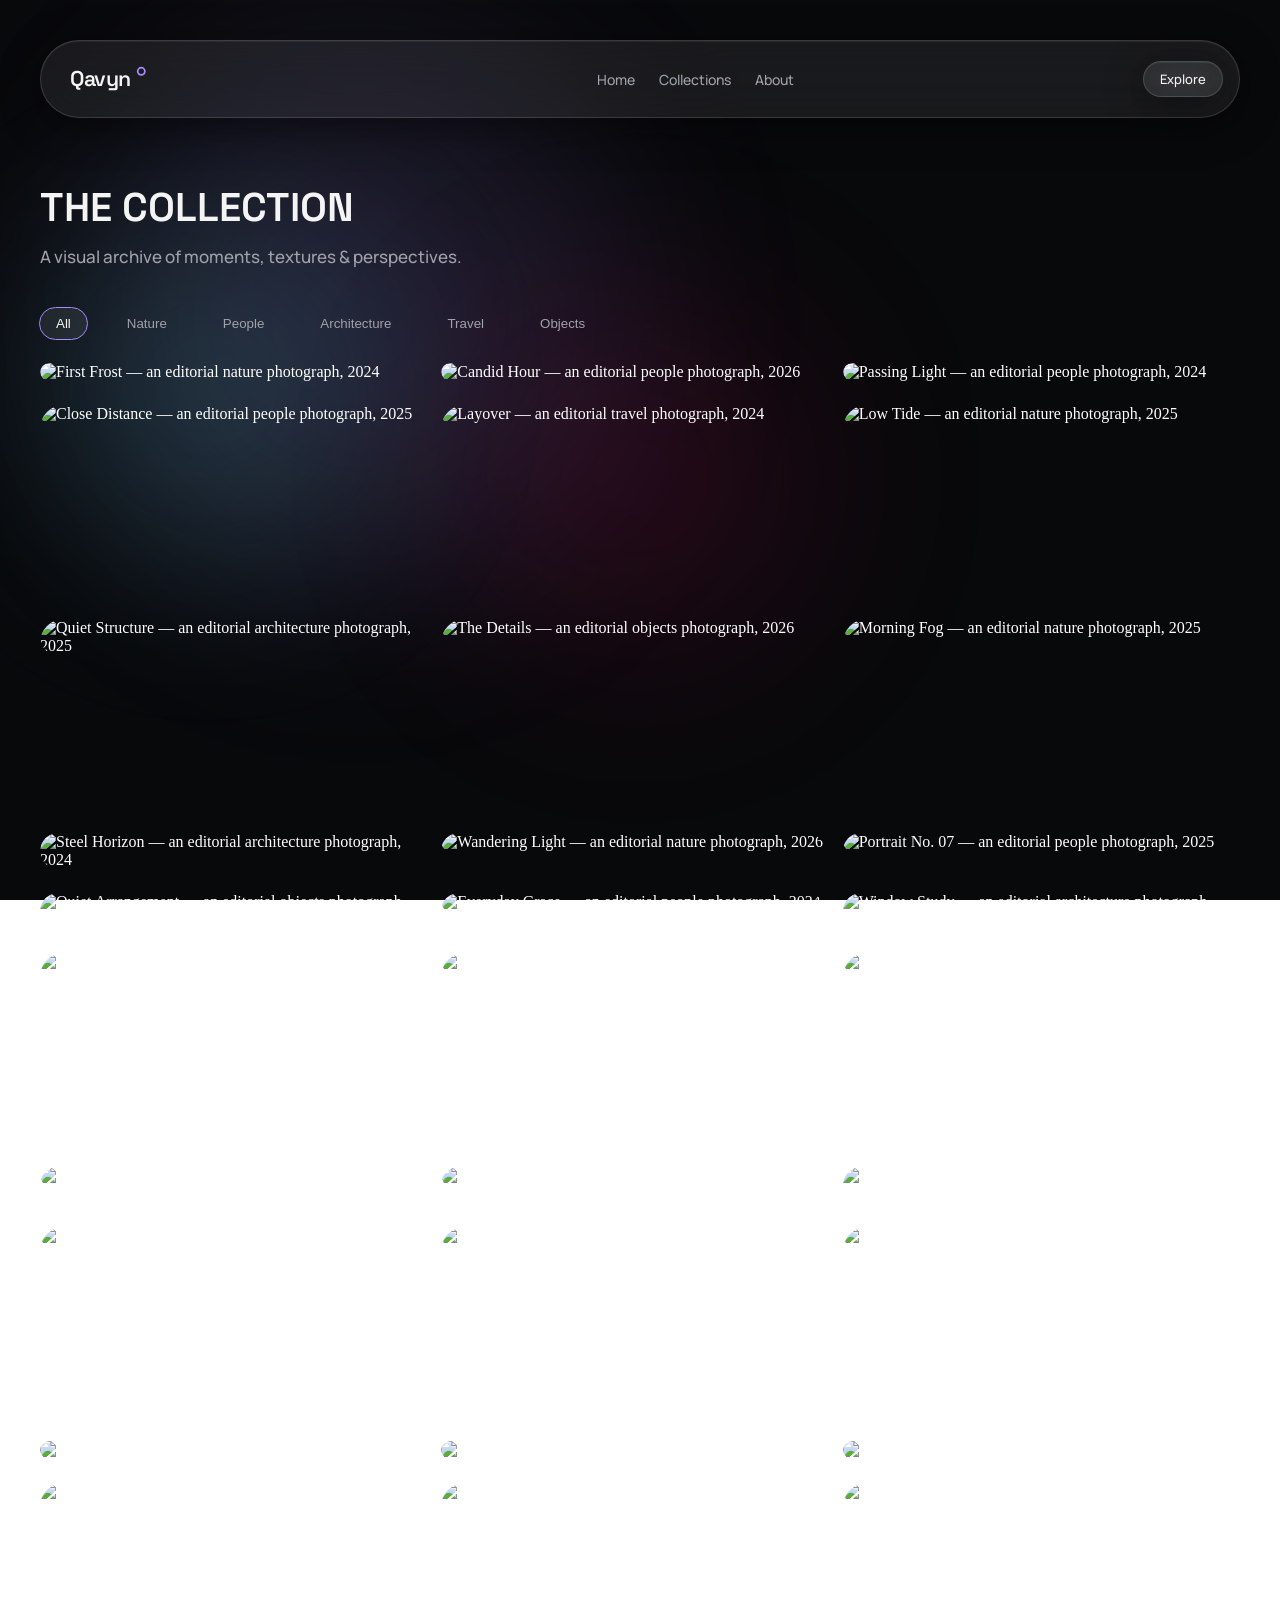
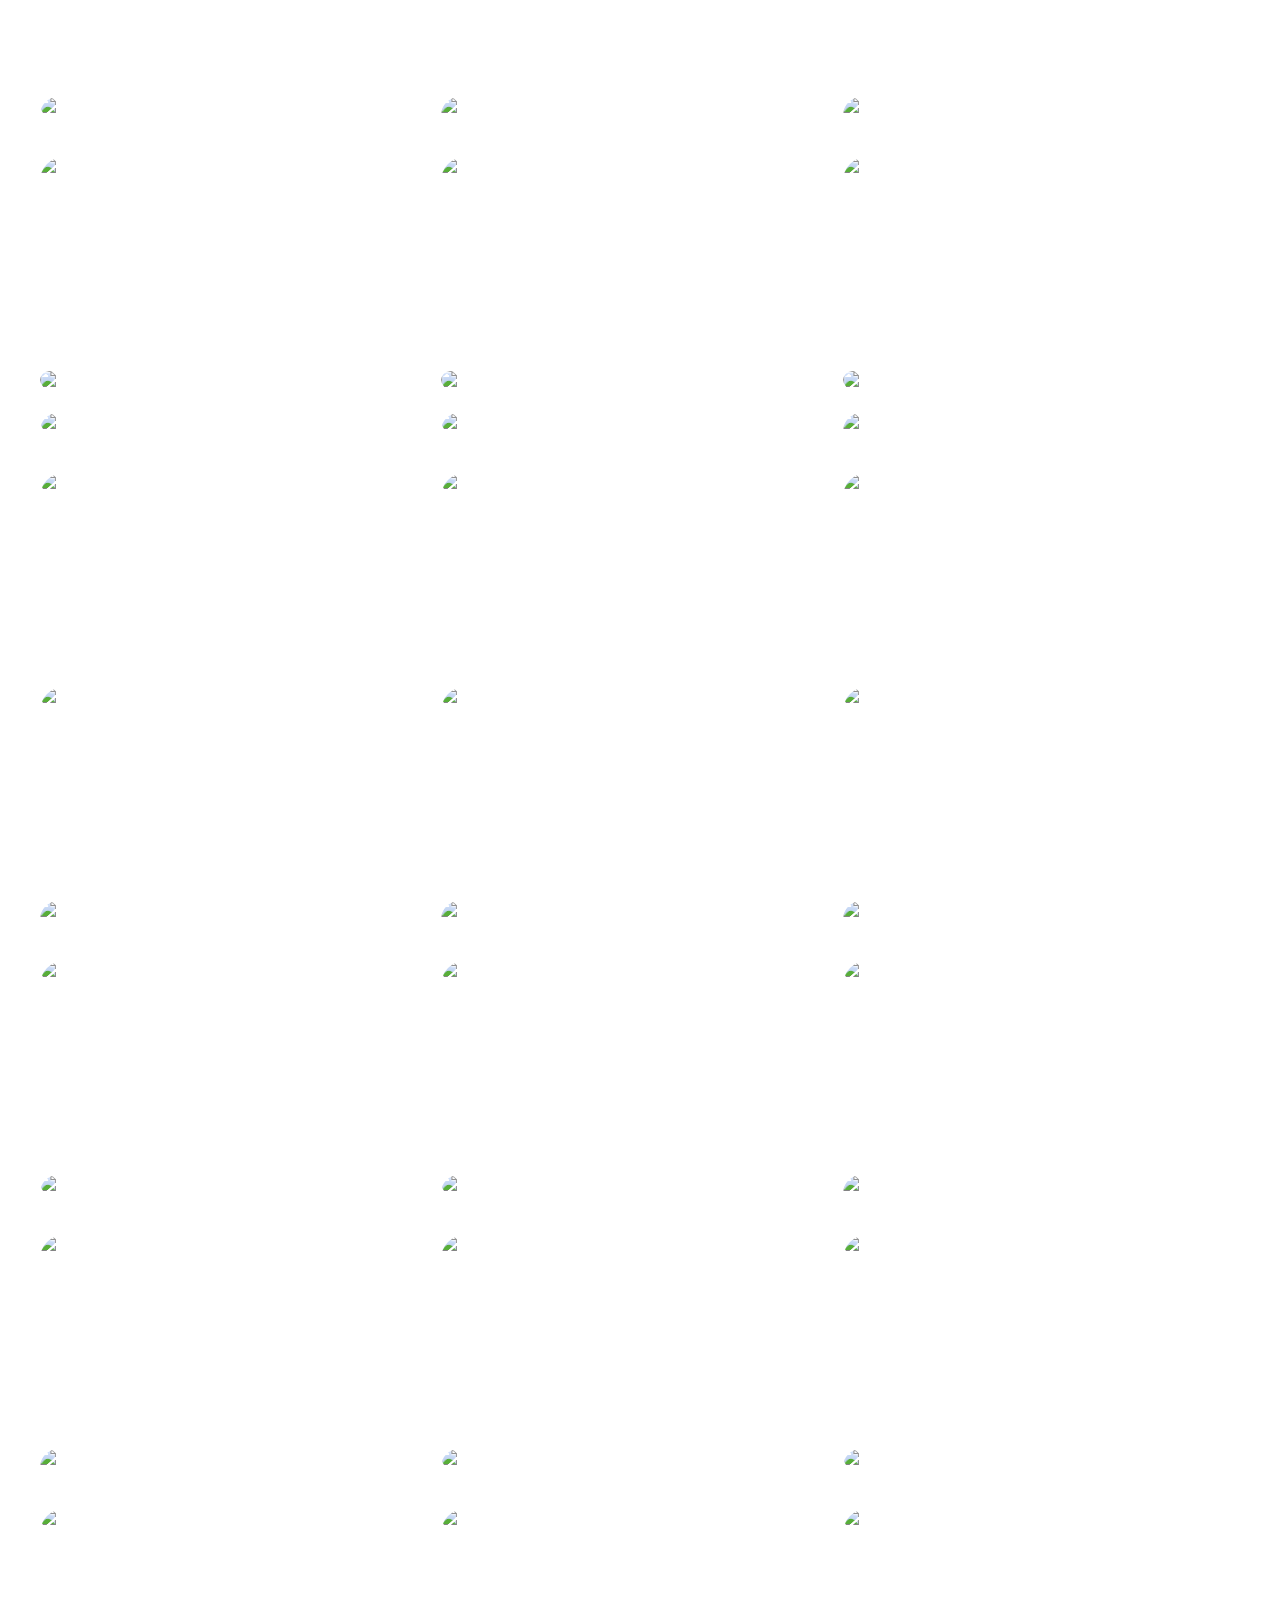
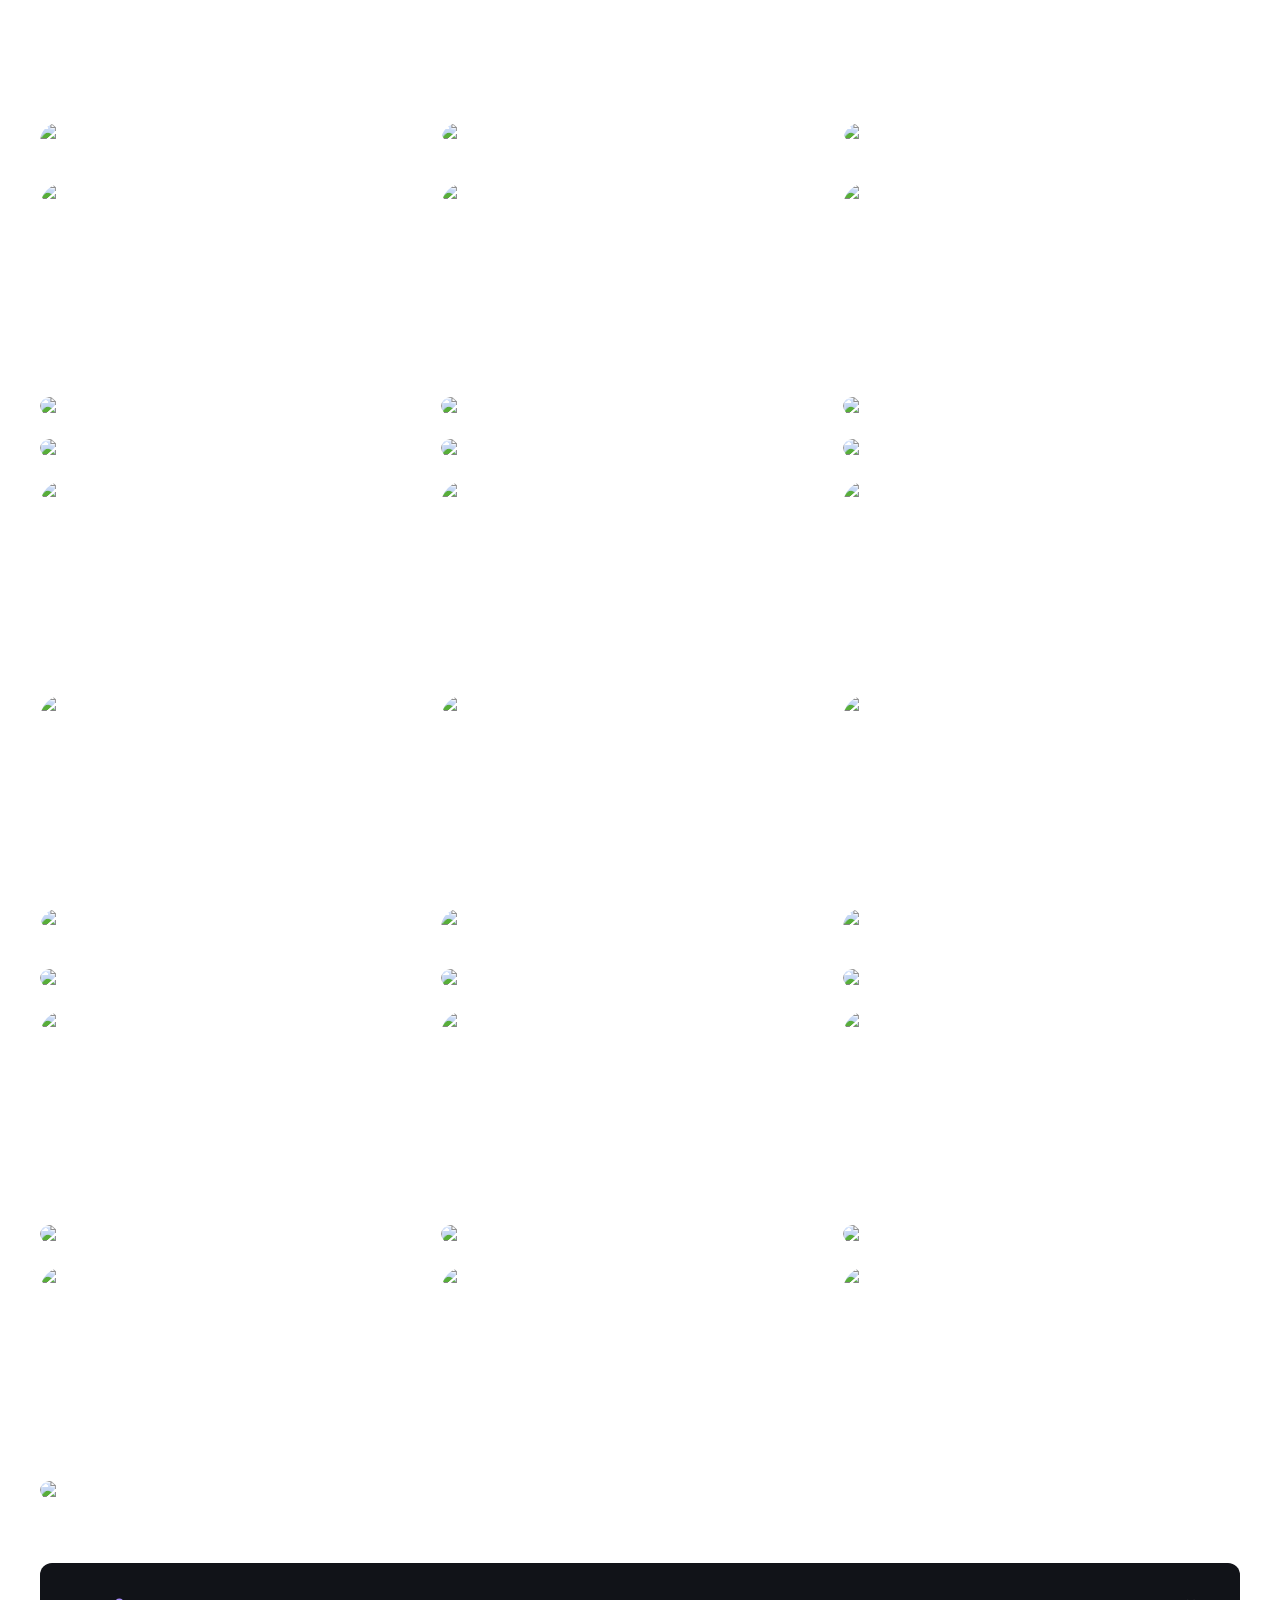
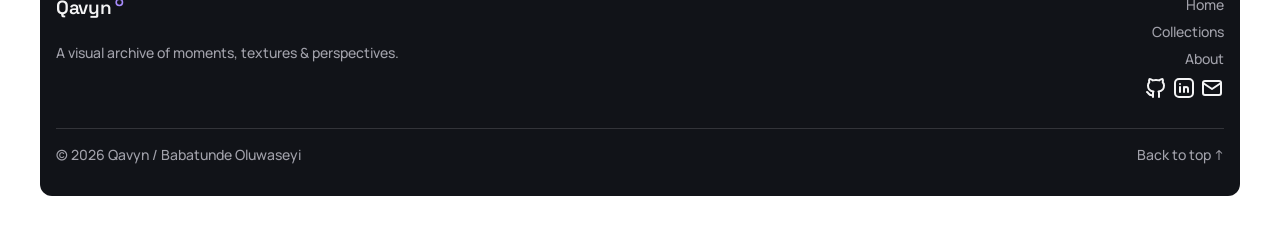
==== gallery.html @ 1026701b "Updated gallery page & functional filters" ====
<!doctype html>
<html lang="en">
  <head>
    <meta charset="UTF-8" />
    <meta name="viewport" content="width=device-width, initial-scale=1.0" />
    <title>GALLERY</title>

    <!-- FONT LINK -->
    <link rel="preconnect" href="https://fonts.googleapis.com" />
    <link rel="preconnect" href="https://fonts.gstatic.com" crossorigin />
    <link
      href="https://fonts.googleapis.com/css2?family=Manrope:wght@200..800&family=Space+Grotesk:wght@300..700&display=swap"
      rel="stylesheet"
    />

    <!-- ICON LINK -->
    <link rel="icon" type="image/svg+xml" href="assets/qavyn-icon.svg" />
    <link rel="alternate icon" href="assets/favicon.ico" />
    <link rel="apple-touch-icon" href="assets/apple-touch-icon.png" />

    <!-- STYLE LINK -->
    <link rel="stylesheet" href="styles/gallery.css" />
  </head>
  <body>
    <div class="ambient-backdrop" aria-hidden="true">
      <span class="bloom bloom--violet-1"></span>
      <span class="bloom bloom--violet-2"></span>
      <span class="bloom bloom--blue"></span>
    </div>

    <header>
      <nav class="glass-fill">
        <div>
          <svg
            width="190"
            height="40"
            viewBox="0 0 230 56"
            xmlns="http://www.w3.org/2000/svg"
            role="img"
            aria-label="Qavyn"
          >
            <text
              x="0"
              y="41"
              font-family="'Space Grotesk', sans-serif"
              font-weight="600"
              font-size="30"
              letter-spacing="-0.5"
              fill="#F4F4F5"
            >
              Qavyn
            </text>
            <circle
              cx="100"
              cy="20"
              r="5"
              fill="none"
              stroke="#A78BFA"
              stroke-width="2.5"
            />
          </svg>
        </div>

        <div class="nav-link-container">
          <a class="nav-link" href="/">Home</a>
          <a class="nav-link" href="/#collection-section">Collections</a>
          <a class="nav-link" href="/#about-section">About</a>
        </div>

        <div class="glass-fill explore-container">
          <a class="explore" href="#gallery">Explore</a>
        </div>
      </nav>

      <div id="gallery-heading-container">
        <h2 class="gallery-heading slow-reveal">THE COLLECTION</h2>
        <p
          class="gallery-heading-supporting-line slow-reveal"
          style="animation-delay: 0.5s"
        >
          A visual archive of moments, textures & perspectives.
        </p>
      </div>
    </header>

    <main>
      <section id="gallery">
        <div
          class="gallery-filter-container js-gallery-filter-container slow-reveal"
          style="animation-delay: 1s"
        >
          <div class="gallery-filter">
            <button class="filter-button js-filter-button active">All</button>
          </div>
          <div class="gallery-filter">
            <button class="filter-button js-filter-button">Nature</button>
          </div>
          <div class="gallery-filter">
            <button class="filter-button js-filter-button">People</button>
          </div>
          <div class="gallery-filter">
            <button class="filter-button js-filter-button">Architecture</button>
          </div>
          <div class="gallery-filter">
            <button class="filter-button js-filter-button">Travel</button>
          </div>
          <div class="gallery-filter">
            <button class="filter-button js-filter-button">Objects</button>
          </div>
        </div>

        <div class="gallery-grid js-gallery-grid"></div>
      </section>
    </main>

    <footer class="slow-reveal" style="animation-delay: 1.5s">
      <div class="footer-heading">
        <div class="footer-heading-left">
          <svg
            width="190"
            height="40"
            viewBox="0 0 300 56"
            xmlns="http://www.w3.org/2000/svg"
            role="img"
            aria-label="Qavyn"
          >
            <text
              x="0"
              y="27"
              font-family="'Space Grotesk', sans-serif"
              font-weight="600"
              font-size="30"
              letter-spacing="-0.5"
              fill="#F4F4F5"
            >
              Qavyn
            </text>
            <circle
              cx="100"
              cy="8"
              r="5"
              fill="none"
              stroke="#A78BFA"
              stroke-width="2.5"
            />
          </svg>
          <p class="footer-supporting-line">
            A visual archive of moments, textures & perspectives.
          </p>
        </div>
        <div class="footer-heading-right">
          <a class="nav-link" href="/">Home</a>
          <a class="nav-link" href="/#collection-section">Collections</a>
          <a class="nav-link" href="/#about-section">About</a>
          <div class="social-link-container">
            <a
              href="https://github.com/babatundeseyi"
              class="social-link"
              target="_blank"
            >
              <svg
                width="24"
                height="24"
                viewBox="0 0 24 24"
                fill="none"
                stroke="currentColor"
                stroke-width="2"
                stroke-linecap="round"
                stroke-linejoin="round"
              >
                <path
                  d="M9 19c-4.3 1.4 -4.3 -2.5 -6 -3m12 5v-3.5c0 -1 .1 -1.4 -.5 -2c2.8 -.3 5.5 -1.4 5.5 -6a4.6 4.6 0 0 0 -1.3 -3.2a4.2 4.2 0 0 0 -.1 -3.2s-1.1 -.3 -3.5 1.3a12.3 12.3 0 0 0 -6.2 0c-2.4 -1.6 -3.5 -1.3 -3.5 -1.3a4.2 4.2 0 0 0 -.1 3.2a4.6 4.6 0 0 0 -1.3 3.2c0 4.6 2.7 5.7 5.5 6c-.6 .6 -.6 1.2 -.5 2v3.5"
                />
              </svg>
            </a>

            <a
              href="https://www.linkedin.com/in/oluwaseyibabatunde"
              class="social-link"
              target="_blank"
            >
              <svg
                width="24"
                height="24"
                viewBox="0 0 24 24"
                fill="none"
                stroke="currentColor"
                stroke-width="2"
                stroke-linecap="round"
                stroke-linejoin="round"
              >
                <path d="M8 11v5" />
                <path d="M8 8v.01" />
                <path d="M12 16v-5" />
                <path d="M16 16v-3a2 2 0 1 0 -4 0" />
                <path
                  d="M3 7a4 4 0 0 1 4 -4h10a4 4 0 0 1 4 4v10a4 4 0 0 1 -4 4h-10a4 4 0 0 1 -4 -4l0 -10"
                />
              </svg>
            </a>

            <a
              href="mailto:oluwaseyibabatunde208@gmail.com"
              class="social-link"
            >
              <svg
                width="24"
                height="24"
                viewBox="0 0 24 24"
                fill="none"
                stroke="currentColor"
                stroke-width="2"
                stroke-linecap="round"
                stroke-linejoin="round"
              >
                <path
                  d="M3 7a2 2 0 0 1 2 -2h14a2 2 0 0 1 2 2v10a2 2 0 0 1 -2 2h-14a2 2 0 0 1 -2 -2v-10"
                />
                <path d="M3 7l9 6l9 -6" />
              </svg>
            </a>
          </div>
        </div>
      </div>

      <div class="footer-end">
        <div class="bottom-line">&copy; 2026 Qavyn / Babatunde Oluwaseyi</div>
        <div class="bounce">
          <a class="nav-link" href="#">Back to top ↑</a>
        </div>
      </div>
    </footer>
  </body>

  <script type="module" src="scripts/gallery.js"></script>
</html>
---- styles/gallery.css ----
/* UNIVERSAL STYLING */
* {
    margin: 0;
    padding: 0;
    box-sizing: border-box;
}

html{
    scroll-behavior: smooth;
}

/* STYLE ROOT VARIABLES */
:root {

    /* COLORS */
    --BG-PRIMARY: #08090B;
    --BG-SECONDARY: #111318;
    --GLASS-SURFACE: rgba(255,255,255,0.07);
    --GLASS-SURFACE-HOVER: rgba(255,255,255,0.11);
    --GLASS-BORDER: rgba(255,255,255,0.14);
    --GLASS-BORDER-HOVER: rgba(255,255,255,0.22);
    --TEXT-PRIMARY: #F4F4F5;
    --TEXT-SECONDARY: #A1A1AA;
    --ACCENT: #A78BFA;
    --HIGHLIGHT: #67E8F9;
    --SCRIM-LIGHTBOX: rgba(4,5,7,0.92);
    --SCRIM-CARD: linear-gradient(180deg, rgba(8,9,11,0) 45%, rgba(8,9,11,0.82) 100%);

    /* FONTS */
    --SPACE-GROTESK: "Space Grotesk", sans-serif;
    --MANROPE: "Manrope", sans-serif;

    /* RADIUS */
    --RADIUS-SM: 12px;
    --RADIUS-MD: 18px;
    --RADIUS-LG: 24px;
    --RADIUS-PILL: 999px;
    --RADIUS-CIRCLE: 50%;
}

/* GENERAL STYLES */

body {
    background-color: transparent;
    padding: 40px;
    color: white;
}

a {
    text-decoration: none;
}

img {
    display: block;
}

.glass-fill {
    background-color: var(--GLASS-SURFACE);
    box-shadow: 
    0 8px 40px rgba(0,0,0,0.45) /* OUTER SHADOW */,
    inset 0 1px 0 0 rgba(255,255,255,0.06) /* INNER HIGHLIGHT */;
    backdrop-filter: blur(20px);
    border: 1px var(--GLASS-BORDER) solid;
}

/* BACKGROUND STYLES */

.ambient-backdrop {
  position: fixed;
  inset: 0;
  z-index: -1;
  background: #08090B; /* Obsidian - your existing primary background */
  overflow: hidden;
  pointer-events: none; /* never intercepts clicks on real content */
  contain: paint;       /* scopes repaint cost to this layer, see §5 */
}

.bloom {
  position: absolute;
  border-radius: 50%;
  filter: blur(90px);
  will-change: transform;
}

.bloom--violet-1 {
  width: 640px;
  height: 640px;
  top: 0;
  left: 3%;
  opacity: 0.2;
  background: radial-gradient(circle, #A78BFA 0%, transparent 90%);
  animation: drift-1 5s ease-in-out infinite alternate;
}

.bloom--violet-2 {
  width: 520px;
  height: 520px;
  bottom: 18%;
  right: 30%;
  opacity: 0.2;
  background: radial-gradient(circle, #d40e61 0%, transparent 70%);
  animation: drift-2 5s ease-in-out infinite alternate;
  animation-delay: -18s; /* starts partway into its cycle, out of sync with bloom-1 */
}

.bloom--blue {
  width: 420px;
  height: 420px;
  top: 20%;
  left: 0;
  opacity: 0.2; /* Cool Blue: "extremely sparingly" per your palette */
  background: radial-gradient(circle, #67E8F9 0%, transparent 90%);
  animation: drift-3 7s ease-in-out infinite alternate;
  animation-delay: 0.5s;
}

@keyframes drift-1 {
  from { transform: translate(0, 0) scale(1); }
  to   { transform: translate(80%, 90%) scale(1.15); }
}

@keyframes drift-2 {
  from { transform: translate(0, 0) scale(1); }
  to   { transform: translate(50%, -30%) scale(1.12); }
}

@keyframes drift-3 {
  from { transform: translate(0, 0) scale(1); }
  to   { transform: translate(90%, 50%) scale(1.18); }
}

@media (prefers-reduced-motion: reduce) {
  .bloom {
    animation: none;
  }
}

/* HEADER STYLES */

header {
    position: relative;
    display: flex;
    flex-direction: column;
    gap: 64px;  
}

nav {
    display: flex;
    align-items: center;
    justify-content: space-between;
    padding: 16px;
    border-radius: var(--RADIUS-PILL);
    position: sticky;
    top: 24px;
    z-index: 100;
}

.noir-frame {
    font-family: var(--SPACE-GROTESK);
    font-size: 17px;
    font-weight: 600;
    color: var(--TEXT-PRIMARY);
}

.nav-link-container {
    display: flex;
    align-items: center;
    justify-content: space-between;
    gap: 24px;
}

.nav-link {
    font-family: var(--MANROPE);
    font-size: 14px;
    font-weight: 500;
    color: var(--TEXT-SECONDARY);
}

.nav-link:hover {
    color: var(--TEXT-PRIMARY);
    text-decoration: underline 2px var(--ACCENT);
    text-underline-offset: 8px;
}

.explore-container {
    padding: 8px 16px;
    border-radius: var(--RADIUS-PILL);
}

.explore-container:hover{
    background-color: var(--GLASS-SURFACE-HOVER);
    border: 1px var(--GLASS-BORDER-HOVER) solid;
    transform: scale(1.1);
    transition: all 150ms ease-in-out;
}

.explore {
    font-family: var(--MANROPE);
    font-size: 13px;
    font-weight: 500;
    color: var(--TEXT-PRIMARY);
}

#gallery-heading-container {
    display: flex;
    flex-direction: column;
    gap: 12px;
    max-width: 70vw;
}

.gallery-heading {
    font-family: var(--SPACE-GROTESK);
    font-size: 40px;
    font-weight: 600;
    color: var(--TEXT-PRIMARY);
}

.gallery-heading-supporting-line {
    font-family: var(--MANROPE);
    font-size: 17px;
    font-weight: 500;
    color: var(--TEXT-SECONDARY);
    max-width: 480px;
}

/* MAIN STYLES */
main {
    display: flex;
    flex-direction: column;
    margin-bottom: 64px;
}

#gallery {
    padding-top: 40px;
    display: flex;
    flex-direction: column;
    gap: 24px;
}

.gallery-filter-container {
    display: flex;
    gap: 24px;
}

.filter-button {
    background: none;
    border: none;
    color: var(--TEXT-SECONDARY);
    padding: 8px 16px;
    border-radius: var(--RADIUS-PILL);
}

.filter-button:hover {
    background-color: var(--GLASS-SURFACE);
    color: var(--TEXT-PRIMARY);
}

.filter-button:focus {
    outline: 1px solid var(--ACCENT);
}

.active {
    background-color: var(--GLASS-SURFACE);
    color: var(--TEXT-PRIMARY);
    outline: 1px solid var(--ACCENT);
}


.gallery-grid {
  display: grid;
  grid-template-columns: repeat(12, 1fr);
  grid-auto-flow: dense; /* lets the browser backfill gaps as filtered items reflow */
  column-gap: 4px;
  row-gap: 24px;
}

.gallery-card {
    display: block;
    position: relative;
    overflow: hidden;
    border-radius: var(--RADIUS-LG);
    width: 30vw;
}

.gallery-card:hover {
    transform: scale(1.03);
    transition: all 300ms ease-in-out;
}

.gallery-card:active {
    transform: scale(1.01);
    transition: all 300ms ease-in-out;
}

.gallery-image {
    width: 30vw;
    height: auto;
    border-radius: var(--RADIUS-LG);
}

.landscape {
    grid-column: span 4;
    grid-row: span 1;
}

.portrait {
    grid-column: span 4;
    grid-row: span 1;
}

.square {
    grid-column: span 4;
    grid-row: span 1;
}

.wide-cinematic {
    grid-column: span 4;
    grid-row: span 1;
    height: 190px;
}

.metadata {
    display: flex;
    flex-direction: column;
    background: linear-gradient(180deg, rgba(8,9,11,0) 15%, rgba(8,9,11,0.82) 100%);

    position: absolute;
    bottom: 0;
    left: 0;
    width: 100%;
    padding: 8px;
    opacity: 0;
    transition: opacity 300ms ease-in-out;
}

.gallery-card:hover .metadata {
    opacity: 1;
}

.metadata-category {
    font-family: var(--MANROPE);
    font-size: 14px;
    font-weight: 500;
    color: var(--TEXT-SECONDARY);
}

.metadata-title {
    font-family: var(--MANROPE);
    font-size: 16px;
    font-weight: 500;
    color: var(--TEXT-PRIMARY);
}

.view-link {
    font-family: var(--MANROPE);
    font-size: 13px;
    font-weight: 500;
    color: var(--TEXT-SECONDARY);

    position: absolute;
    bottom: 0;
    right: 0;
    width: 100%;
    padding: 8px;
    opacity: 0;
    text-align: right;
    transition: opacity 300ms ease-in-out;
}

.gallery-card:hover .view-link {
    opacity: 1;
}

.gallery-card:hover .view-link:hover {
    color: var(--TEXT-PRIMARY);
    cursor: pointer;
    transition: 300ms ease-in-out;
}

/* FOOTER STYLES */
footer {
    background-color: var(--BG-SECONDARY);
    padding: 32px 16px;
    border-radius: var(--RADIUS-SM);
}

.footer-heading {
    display: flex;
    align-items: flex-start;
    justify-content: space-between;
    margin-bottom: 24px;
}

.footer-heading-left {
    display: flex;
    flex-direction: column;
    gap: 8px;
}

.footer-supporting-line {
    font-family: var(--MANROPE);
    font-size: 14px;
    font-weight: 500;
    color: var(--TEXT-SECONDARY);
    max-width: 480px;
}

.footer-heading-right {
    display: flex;
    flex-direction: column;
    text-align: right;
    gap: 8px;
}

.footer-end {
    display: flex;
    align-items: center;
    justify-content: space-between;
    border-top: 1px var(--GLASS-BORDER) solid;
    padding-top: 16px ;
}

.bottom-line {
    font-family: var(--MANROPE);
    font-size: 14px;
    font-weight: 500;
    color: var(--TEXT-SECONDARY);
}

.social-link,
.social-link:active,
.social-link:visited {
    color: var(--TEXT-PRIMARY);
}

/* ANIMATIONS */
.bounce {
    animation: bounce 1s infinite alternate cubic-bezier(0.22, 1, 0.36, 1);
}

@keyframes bounce {
    from {
        transform: scale(0.9);
    }
    to {
        transform: scale(1);
    }
}

.slow-reveal {
    opacity: 0;
    transform: translateY(20px);
    animation: slowreveal 4s cubic-bezier(0.16, 1, 0.3, 1) forwards;
}

@keyframes slowreveal {
    to {
        opacity: 1;
        transform: translateY(0);
    }
}

.scroll-reveal {
    opacity: 0;
    transform: translateY(50%);
    animation: scrollreveal linear both;
    animation-timeline: view();
    animation-range: entry 10% entry 100%;
}

@keyframes scrollreveal {
    to {
        opacity: 1;
        transform: translateY(0);
    }
}
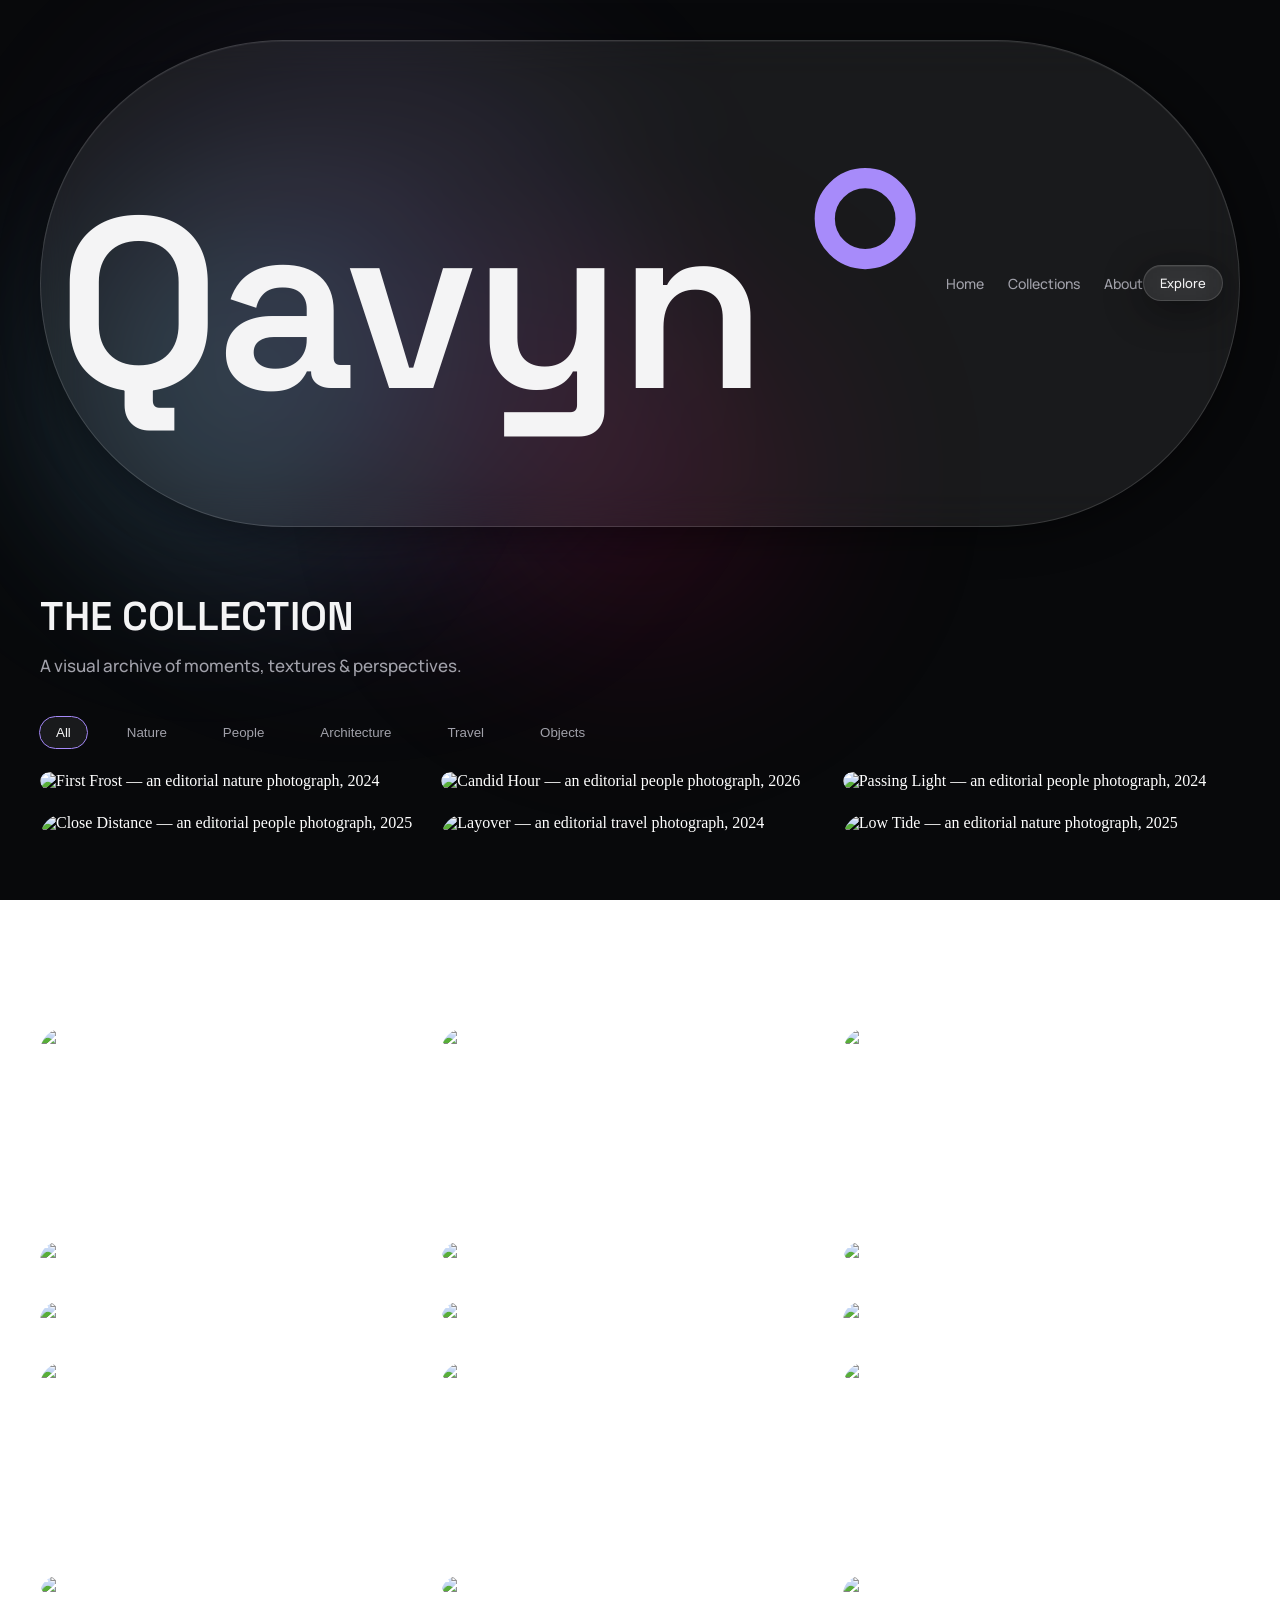
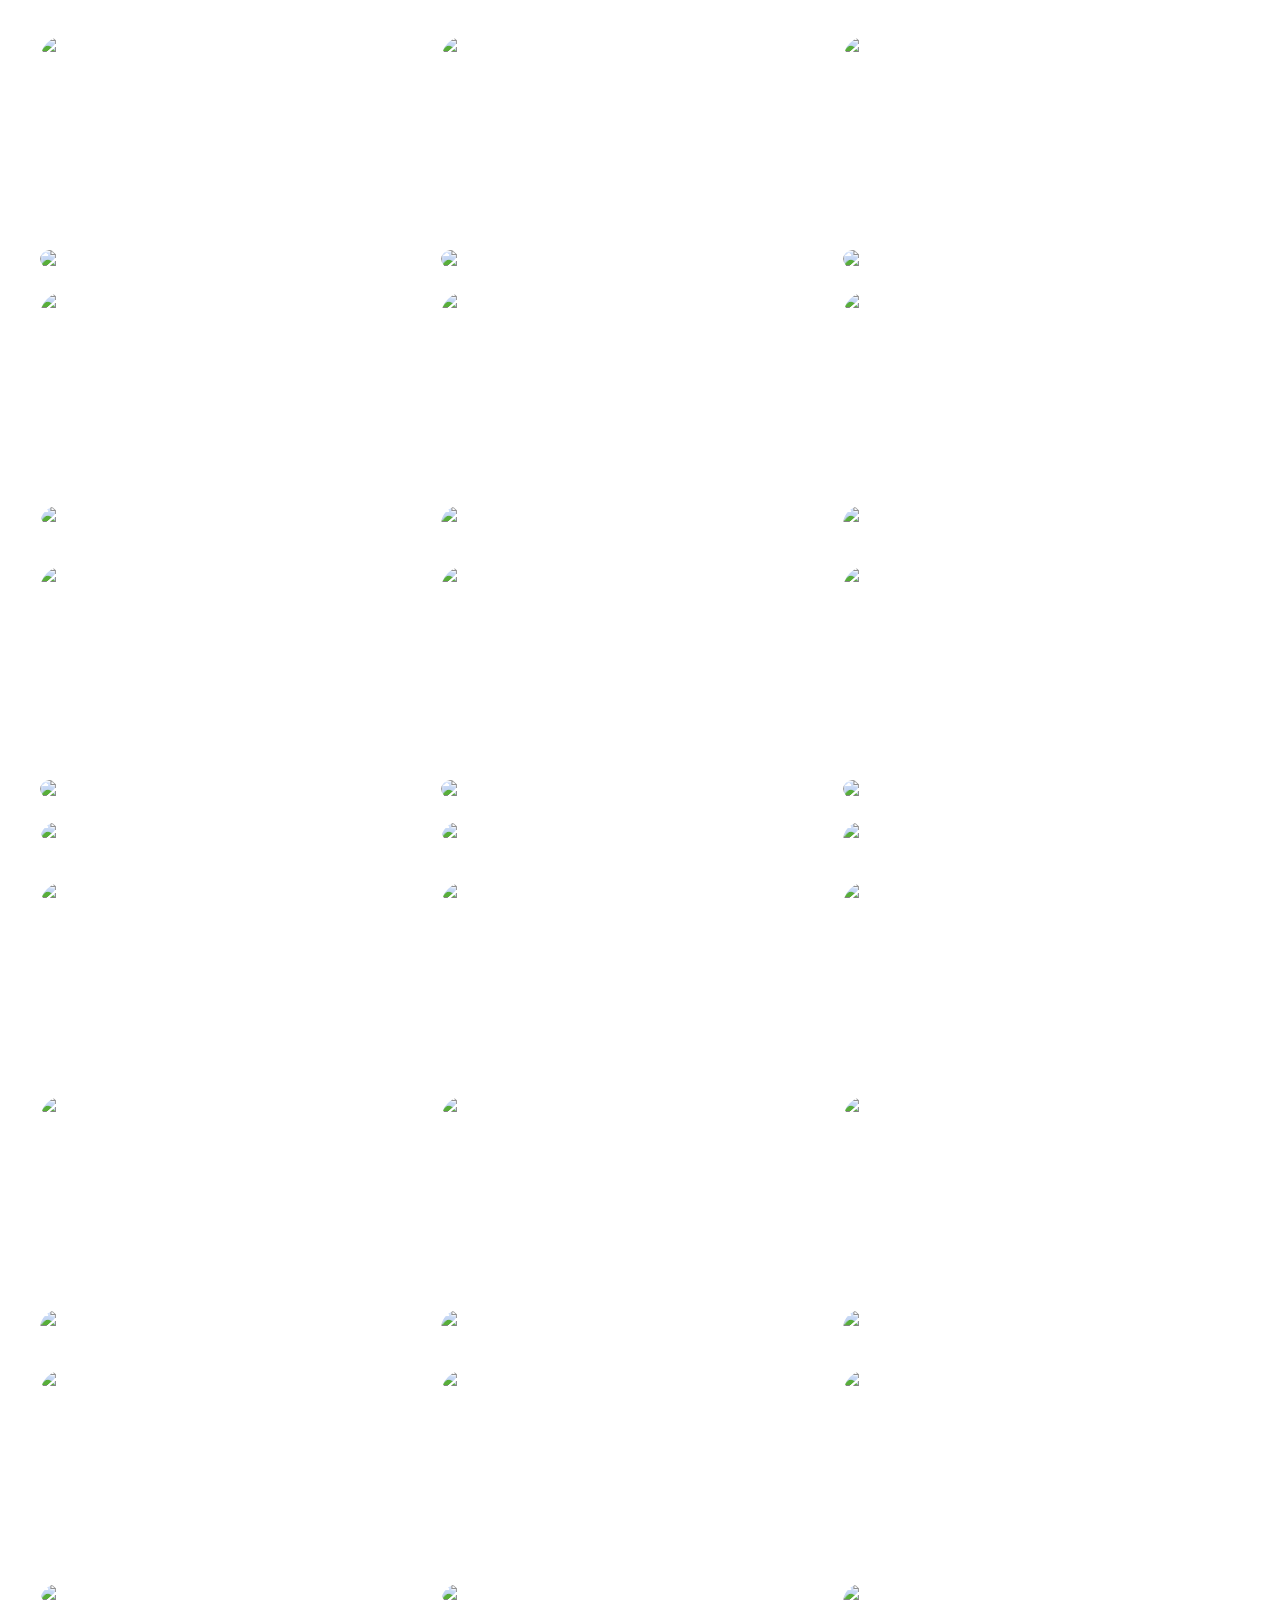
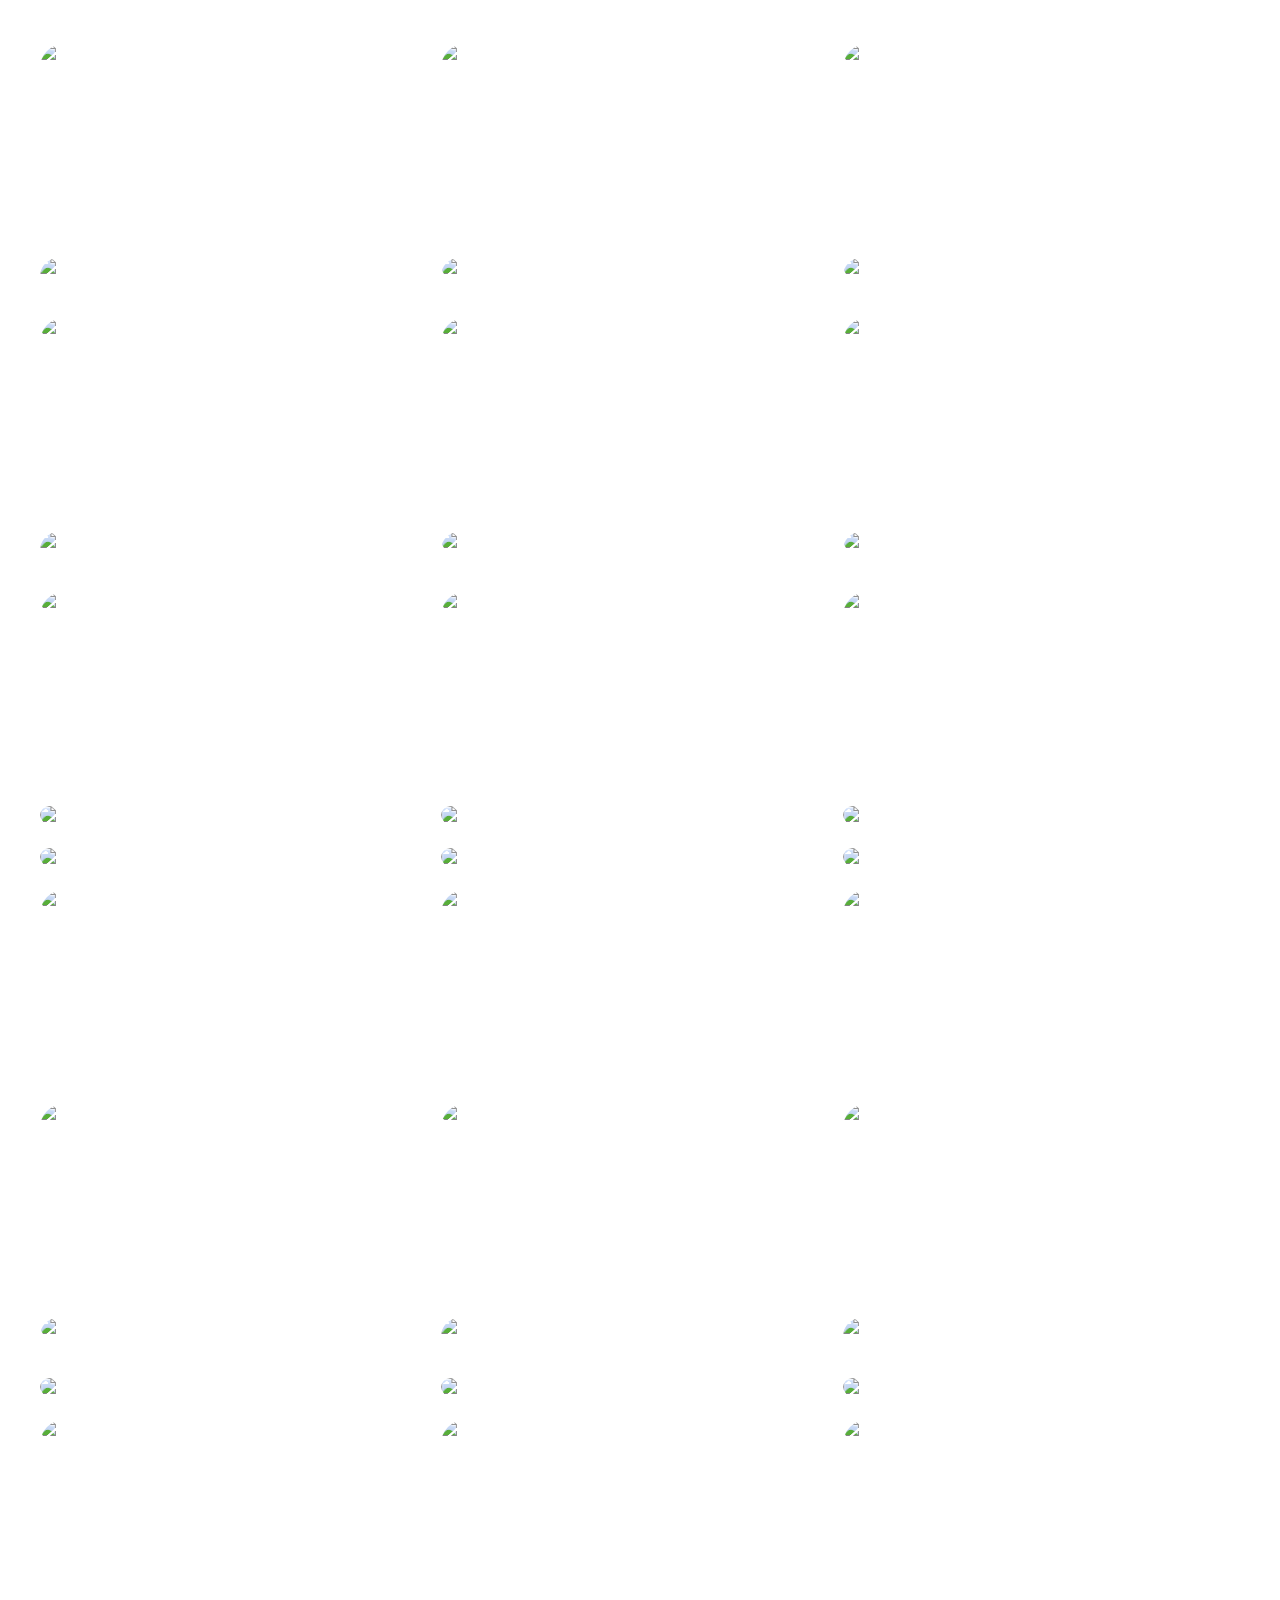
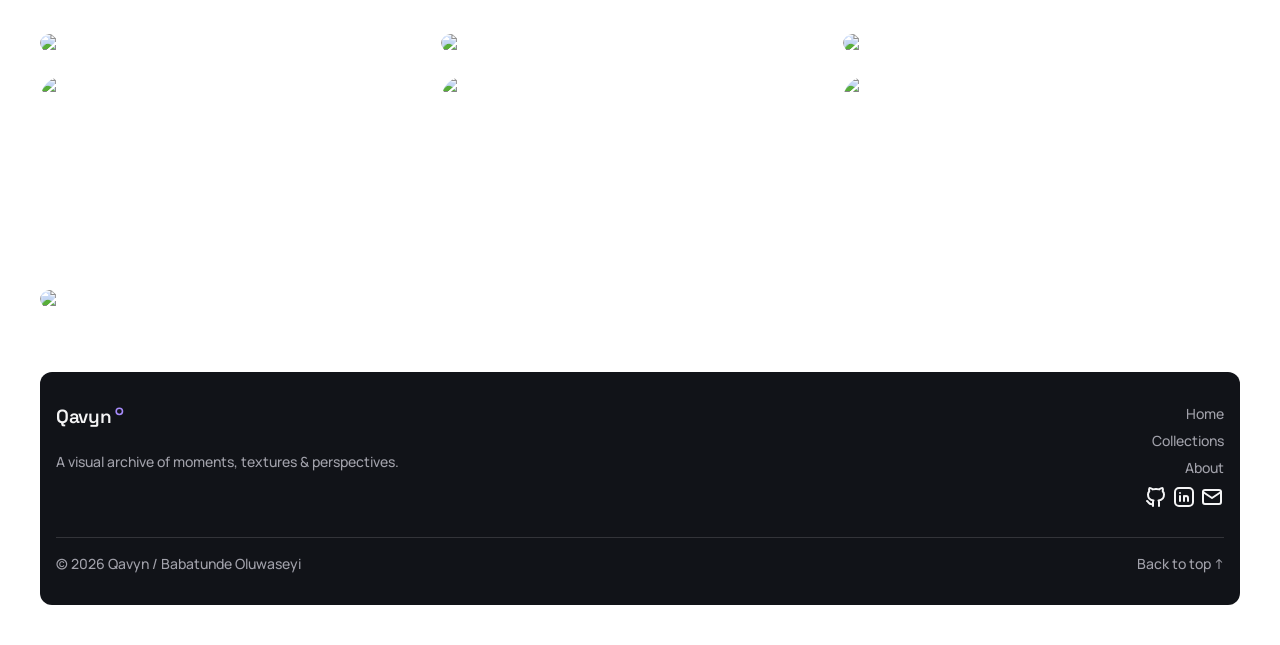
==== commit fcca63a3: "Adjusted navbar" ====
--- a/gallery.html
+++ b/gallery.html
@@ -3,7 +3,7 @@
   <head>
     <meta charset="UTF-8" />
     <meta name="viewport" content="width=device-width, initial-scale=1.0" />
-    <title>GALLERY</title>
+    <title>Qavyn - GALLERY</title>
 
     <!-- FONT LINK -->
     <link rel="preconnect" href="https://fonts.googleapis.com" />
@@ -30,36 +30,33 @@
 
     <header>
       <nav class="glass-fill">
-        <div>
-          <svg
-            width="190"
-            height="40"
-            viewBox="0 0 230 56"
-            xmlns="http://www.w3.org/2000/svg"
-            role="img"
-            aria-label="Qavyn"
+        <svg
+          class="logo"
+          viewBox="0 0 110 56"
+          xmlns="http://www.w3.org/2000/svg"
+          role="img"
+          aria-label="Qavyn"
+        >
+          <text
+            x="0"
+            y="41"
+            font-family="'Space Grotesk', sans-serif"
+            font-weight="600"
+            font-size="30"
+            letter-spacing="-0.5"
+            fill="#F4F4F5"
           >
-            <text
-              x="0"
-              y="41"
-              font-family="'Space Grotesk', sans-serif"
-              font-weight="600"
-              font-size="30"
-              letter-spacing="-0.5"
-              fill="#F4F4F5"
-            >
-              Qavyn
-            </text>
-            <circle
-              cx="100"
-              cy="20"
-              r="5"
-              fill="none"
-              stroke="#A78BFA"
-              stroke-width="2.5"
-            />
-          </svg>
-        </div>
+            Qavyn
+          </text>
+          <circle
+            cx="100"
+            cy="20"
+            r="5"
+            fill="none"
+            stroke="#A78BFA"
+            stroke-width="2.5"
+          />
+        </svg>
 
         <div class="nav-link-container">
           <a class="nav-link" href="/">Home</a>
@@ -112,6 +109,48 @@
         <div class="gallery-grid js-gallery-grid"></div>
       </section>
     </main>
+
+    <!-- LIGHTBOX -->
+    <div class="lightbox js-lightbox" role="dialog" aria-hidden="true">
+      <button
+        class="lightbox-close js-lightbox-close"
+        type="button"
+        aria-label="Close lightbox"
+      >
+        <span aria-hidden="true"></span>
+        <span aria-hidden="true"></span>
+      </button>
+
+      <button
+        class="lightbox-navigation lightbox-navigation--previous js-lightbox-previous"
+        aria-label="Previous image"
+        type="button"
+      >
+        <span aria-hidden="true"></span>
+      </button>
+
+      <div class="lightbox-content">
+        <div class="lightbox-image-container">
+          <img class="lightbox-image js-lightbox-image" src="" alt="" />
+        </div>
+
+        <div class="lightbox-metadata">
+          <p class="lightbox-counter js-lightbox-counter">01 / 12</p>
+
+          <p class="lightbox-title js-lightbox-title">Concrete Silence</p>
+
+          <p class="lightbox-category js-lightbox-category">ARCHITECTURE</p>
+        </div>
+      </div>
+
+      <button
+        class="lightbox-navigation lightbox-navigation--next js-lightbox-next"
+        aria-label="Next image"
+        type="button"
+      >
+        <span aria-hidden="true"></span>
+      </button>
+    </div>
 
     <footer class="slow-reveal" style="animation-delay: 1.5s">
       <div class="footer-heading">
--- a/styles/gallery.css
+++ b/styles/gallery.css
@@ -23,7 +23,7 @@
     --TEXT-SECONDARY: #A1A1AA;
     --ACCENT: #A78BFA;
     --HIGHLIGHT: #67E8F9;
-    --SCRIM-LIGHTBOX: rgba(4,5,7,0.92);
+    --SCRIM-LIGHTBOX: rgba(4, 5, 7, 0.6);
     --SCRIM-CARD: linear-gradient(180deg, rgba(8,9,11,0) 45%, rgba(8,9,11,0.82) 100%);
 
     /* FONTS */
@@ -46,12 +46,20 @@
     color: white;
 }
 
+body.lightbox-open {
+    overflow: hidden;
+}
+
 a {
     text-decoration: none;
+    user-select: none;
+    -webkit-user-drag: none;
 }
 
 img {
     display: block;
+    user-select: none;
+    -webkit-user-drag: none;
 }
 
 .glass-fill {
@@ -433,6 +441,218 @@
     color: var(--TEXT-PRIMARY);
 }
 
+/*LIGHTBOX*/
+
+.lightbox {
+    position: fixed;
+    inset: 0;
+    z-index: 1000;
+
+    display: flex;
+    align-items: center;
+    justify-content: center;
+
+    background: var(--SCRIM-LIGHTBOX);
+    backdrop-filter: blur(18px);
+    -webkit-backdrop-filter: blur(18px);
+
+    opacity: 0;
+    visibility: hidden;
+    pointer-events: none;
+
+    transition:
+        opacity 300ms ease,
+        visibility 300ms ease;
+}
+
+.lightbox.is-open {
+    opacity: 1;
+    visibility: visible;
+    pointer-events: auto;
+}
+
+.lightbox-content {
+    display: flex;
+    flex-direction: column;
+    align-items: center;
+
+     user-select: none;
+    -webkit-user-drag: none;
+}
+
+.lightbox-image-container {
+    max-width: 80vw;
+    max-height: 70vh;
+
+    display: flex;
+    align-items: center;
+    justify-content: center;
+
+    overflow: hidden;
+
+    border: 1px solid var(--GLASS-BORDER);
+    border-radius: 18px;
+
+    background: rgba(255, 255, 255, 0.05);
+}
+
+.lightbox-image {
+    display: block;
+
+    max-width: 80vw;
+    max-height: 70vh;
+
+    width: auto;
+    height: auto;
+
+    object-fit: contain;
+}
+
+.lightbox-metadata {
+    margin-top: 18px;
+
+    display: flex;
+    flex-direction: column;
+    align-items: center;
+
+    text-align: center;
+}
+
+.lightbox-counter,
+.lightbox-title,
+.lightbox-category {
+    margin: 0;
+}
+
+.lightbox-counter {
+    font-family: var(--MANROPE);
+    font-weight: 500;
+    font-size: 11px;
+    letter-spacing: 0.12em;
+    color: var(--TEXT-SECONDARY);
+}
+
+.lightbox-title {
+    margin-top: 7px;
+    font-family: var(--MANROPE);
+    font-weight: 600;
+    font-size: 20px;
+    color: var(--TEXT-PRIMARY);
+}
+
+.lightbox-category {
+    margin-top: 5px;
+
+    font-family: var(--MANROPE);
+    font-weight: 500;
+    font-size: 11px;
+    letter-spacing: 0.12em;
+    color: var(--TEXT-SECONDARY);
+}
+
+.lightbox-navigation {
+    position: absolute;
+
+    top: 50%;
+
+    width: 48px;
+    height: 48px;
+
+    display: grid;
+    place-items: center;
+
+    padding: 0;
+
+    border: 1px solid var(--GLASS-BORDER);
+    border-radius: 50%;
+
+    background: rgba(255, 255, 255, 0.06);
+
+    cursor: pointer;
+}
+
+.lightbox-navigation:disabled {
+    opacity: 0.25;
+    cursor: default;
+}
+
+.lightbox-navigation--previous {
+    left: calc(50% - min(35vw, 470px) - 70px);
+}
+
+.lightbox-navigation--next {
+    right: calc(50% - min(35vw, 470px) - 70px);
+}
+
+.lightbox-navigation span {
+    width: 12px;
+    height: 12px;
+
+
+    border-top: 2px solid white;
+    border-right: 2px solid white;
+}
+
+.lightbox-navigation--previous span {
+    transform: rotate(-135deg);
+}
+
+.lightbox-navigation--next span {
+    transform: rotate(45deg);
+}
+
+.lightbox-close {
+    position: absolute;
+    top: 28px;
+    right: 32px;
+
+    width: 42px;
+    height: 42px;
+
+    display: grid;
+    place-items: center;
+
+    padding: 0;
+
+    border: 1px solid rgba(255, 255, 255, 0.2);
+    border-radius: 50%;
+
+    background: rgba(255, 255, 255, 0.06);
+
+    cursor: pointer;
+}
+
+.lightbox-close span {
+    position: absolute;
+
+    width: 16px;
+    height: 1px;
+
+    background: white;
+}
+
+.lightbox-close span:first-child {
+    transform: rotate(45deg);
+}
+
+.lightbox-close span:last-child {
+    transform: rotate(-45deg);
+}
+
+.lightbox-navigation,
+.lightbox-close {
+    transition:
+        background 200ms ease,
+        border-color 200ms ease,
+        opacity 200ms ease;
+}
+
+.lightbox-navigation:not(:disabled):hover,
+.lightbox-close:hover {
+    background: rgba(255, 255, 255, 0.12);
+    border-color: rgba(255, 255, 255, 0.35);
+}
+
 /* ANIMATIONS */
 .bounce {
     animation: bounce 1s infinite alternate cubic-bezier(0.22, 1, 0.36, 1);
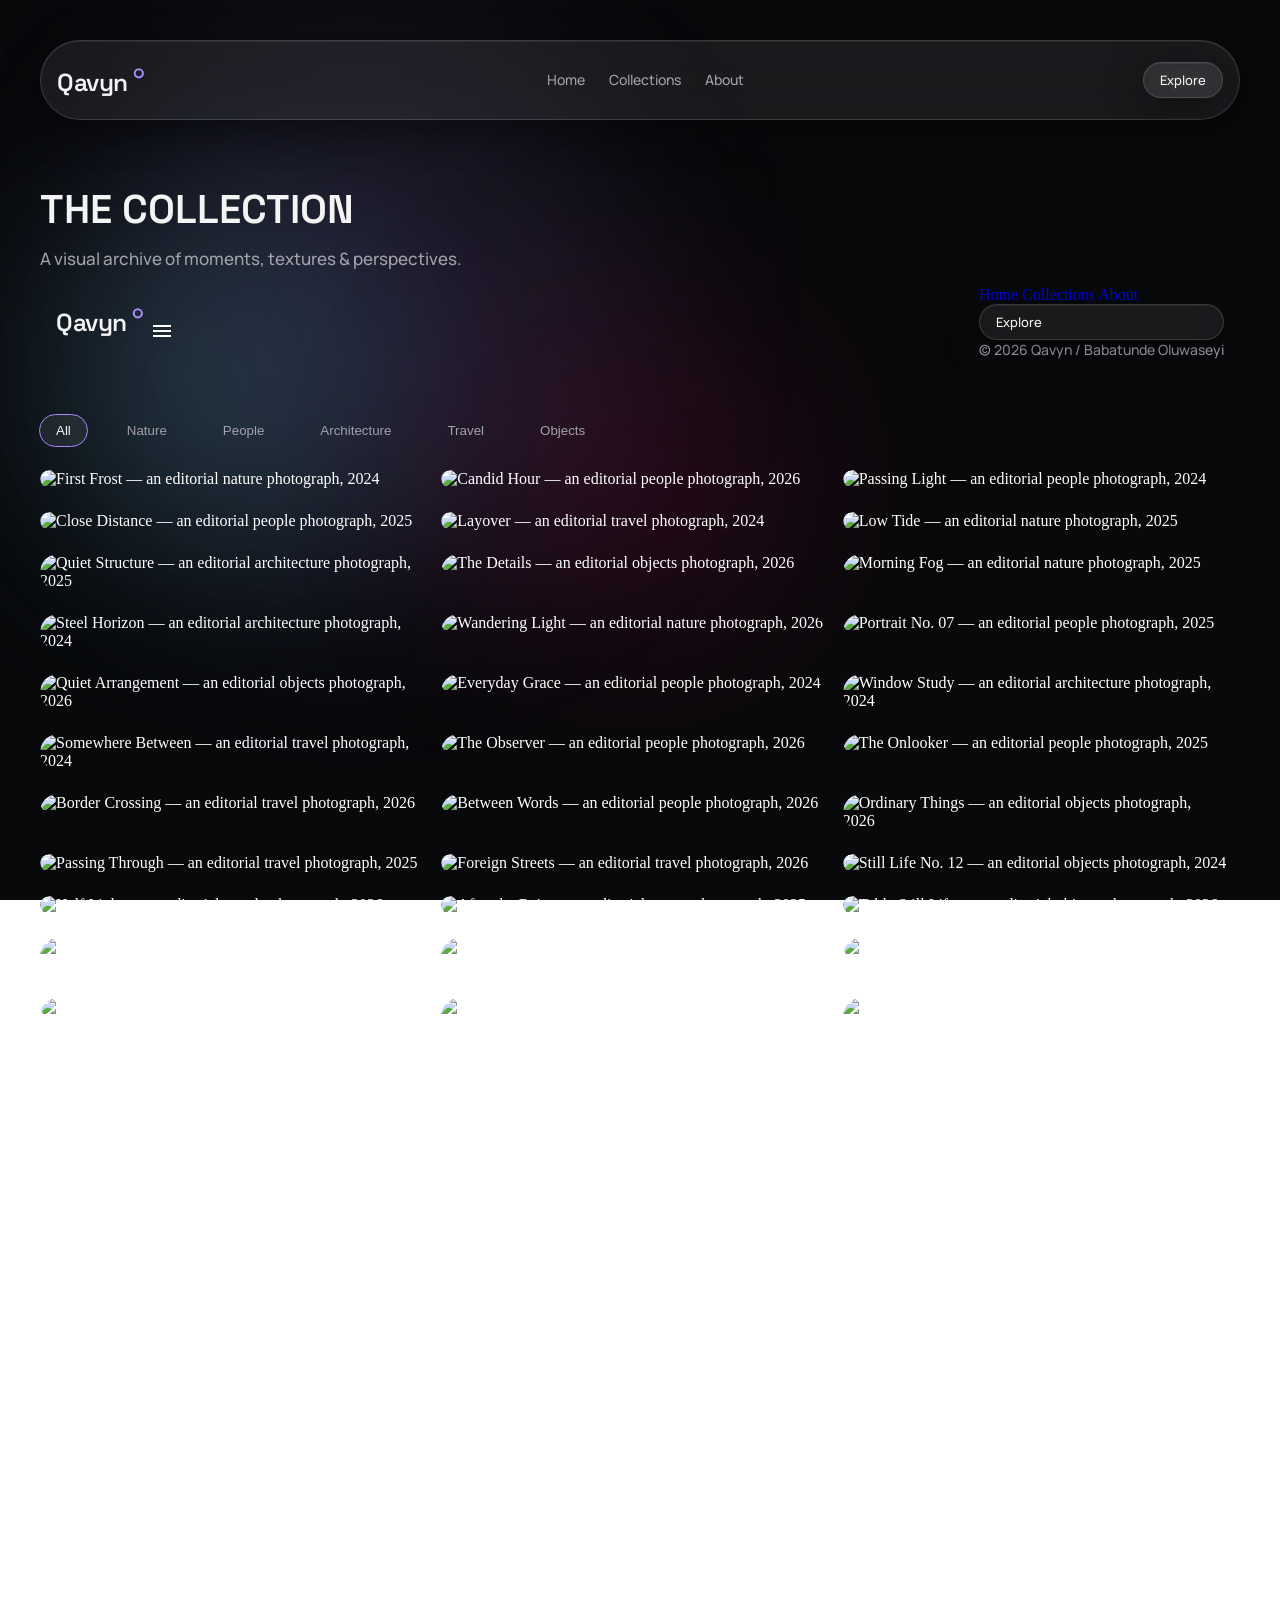
==== commit ebb78c3a: "Added mobile menu navigation" ====
--- a/gallery.html
+++ b/gallery.html
@@ -14,6 +14,10 @@
     />
 
     <!-- ICON LINK -->
+    <link
+      rel="stylesheet"
+      href="https://fonts.googleapis.com/css2?family=Material+Symbols+Outlined:opsz,wght,FILL,GRAD@48,400,0,0&icon_names=arrow_back,arrow_forward,close,menu"
+    />
     <link rel="icon" type="image/svg+xml" href="assets/qavyn-icon.svg" />
     <link rel="alternate icon" href="assets/favicon.ico" />
     <link rel="apple-touch-icon" href="assets/apple-touch-icon.png" />
@@ -29,7 +33,7 @@
     </div>
 
     <header>
-      <nav class="glass-fill">
+      <nav class="desktop-nav glass-fill">
         <svg
           class="logo"
           viewBox="0 0 110 56"
@@ -79,6 +83,55 @@
         </p>
       </div>
     </header>
+
+    <nav class="mobile-nav js-mobile-nav">
+      <div class="menu">
+        <svg
+          class="logo"
+          viewBox="0 0 110 56"
+          xmlns="http://www.w3.org/2000/svg"
+          role="img"
+          aria-label="Qavyn"
+        >
+          <text
+            x="0"
+            y="41"
+            font-family="'Space Grotesk', sans-serif"
+            font-weight="600"
+            font-size="30"
+            letter-spacing="-0.5"
+            fill="#F4F4F5"
+          >
+            Qavyn
+          </text>
+          <circle
+            cx="100"
+            cy="20"
+            r="5"
+            fill="none"
+            stroke="#A78BFA"
+            stroke-width="2.5"
+          />
+        </svg>
+        <span class="material-symbols-outlined js-menu-control"> menu </span>
+      </div>
+
+      <div class="menu-container js-menu-container">
+        <a class="menu-nav-link" href="/">Home</a>
+        <a class="menu-nav-link" href="/#collection-section">Collections</a>
+        <a class="menu-nav-link" href="/#about-section">About</a>
+
+        <div class="menu-footer">
+          <a class="explore" href="gallery.html">
+            <div class="glass-fill explore-container js-explore-container">
+              Explore
+            </div>
+          </a>
+
+          <div class="bottom-line">&copy; 2026 Qavyn / Babatunde Oluwaseyi</div>
+        </div>
+      </div>
+    </nav>
 
     <main>
       <section id="gallery">
--- a/styles/gallery.css
+++ b/styles/gallery.css
@@ -163,11 +163,10 @@
     z-index: 100;
 }
 
-.noir-frame {
-    font-family: var(--SPACE-GROTESK);
-    font-size: 17px;
-    font-weight: 600;
-    color: var(--TEXT-PRIMARY);
+.logo {
+  width: 90px;
+  height: auto;
+  flex-shrink: 0;
 }
 
 .nav-link-container {
@@ -324,7 +323,7 @@
 .wide-cinematic {
     grid-column: span 4;
     grid-row: span 1;
-    height: 190px;
+    max-height: clamp(150px, 170px, 190px);
 }
 
 .metadata {
@@ -461,8 +460,8 @@
     pointer-events: none;
 
     transition:
-        opacity 300ms ease,
-        visibility 300ms ease;
+    opacity 300ms ease,
+    visibility 300ms ease;
 }
 
 .lightbox.is-open {
@@ -476,7 +475,7 @@
     flex-direction: column;
     align-items: center;
 
-     user-select: none;
+    user-select: none;
     -webkit-user-drag: none;
 }
 
@@ -693,4 +692,246 @@
         opacity: 1;
         transform: translateY(0);
     }
+}
+
+/* RESPONSIVE DESIGN - TABLET */
+
+@media screen and (min-width: 768px) and (max-width: 1024px) {
+    body {
+        padding: 32px;
+    }
+
+    .gallery-grid {
+        grid-template-columns: repeat(8, 1fr);
+    }
+    
+    .gallery-card {
+        width: 45vw;
+    }
+
+    .gallery-image {
+        width: 45vw;
+    }
+
+    .metadata {
+        display: none;
+    }
+
+    .view-link{
+        display: none;
+    }
+
+    .lightbox-image-container {
+    max-width: 70vw;
+    max-height: 60vh;
+    }
+
+    .lightbox-image {
+    max-width: 70vw;
+    max-height: 60vh;
+    }
+}
+
+@media screen and (max-width: 767px) {
+    body {
+        padding: 16px;
+    }
+
+    body.menu-open {
+        overflow: hidden;
+    }
+
+    header {
+        padding-top: 80px;
+    }
+
+    .desktop-nav {
+        display: none;
+    }
+
+    .mobile-nav {
+        display: block;
+        background-color: none;
+        border-radius: 0px;
+        padding: 16px;
+        width: 100vw;
+        height: 100vh;
+
+        position: absolute;
+        top: 0;
+        left: 0;
+
+        z-index: 0;
+    }
+
+    .mobile-nav.is-open {
+        background-color: var(--BG-PRIMARY);
+        z-index: 2000;
+    }
+
+    .menu {
+        display: flex;
+        align-items: center;
+        justify-content: space-between;
+    }
+
+    .menu-container {
+        padding-top: 32px;
+        display: none;
+        opacity: 0;
+        flex-direction: column;
+        animation: isOpen 0.5s ease forwards;
+    }
+
+    @keyframes isOpen {
+        to {
+            opacity: 1;
+        }
+    }
+
+    .menu-nav-link {
+        font-family: var(--SPACE-GROTESK);
+        font-size: 20px;
+        font-weight: 600;
+        color: var(--TEXT-PRIMARY);
+        border-top: 1px solid var(--TEXT-SECONDARY);
+        padding: 16px 0px;
+    }
+
+    .menu-nav-link:hover, 
+    .menu-nav-link:focus, 
+    .menu-nav-link:active {
+        color: var(--ACCENT);
+    }
+
+    .menu-footer {
+        display: flex;
+        flex-direction: column;
+        gap: 16px;
+        position: absolute;
+        bottom: 60px;
+        width: 90vw;
+    }
+
+    .explore-container {
+        display: flex;
+        justify-content: center;
+        align-items: center;
+        padding: 16px;
+    }
+
+    .explore-container:hover{
+        transform: scale(1);
+    }
+
+    .explore {
+        font-size: 17px;
+        font-weight: 600;
+    }
+
+    .bottom-line {
+        text-align: center;
+    }
+    
+    .nav-link{
+        font-size: 12px;
+    }
+
+    section {
+        padding-top: 48px;
+    }
+
+    #gallery {
+        padding-top: 24px;
+    }
+
+    .gallery-heading{
+        font-size: 26px;
+    }
+
+    .gallery-heading-supporting-line{
+        font-size: 15px;
+        width: 90vw;
+    }
+
+    .gallery-filter-container {
+        overflow-x: auto;
+        white-space: nowrap;
+        padding: 8px 4px;
+
+        scrollbar-width: none;
+    }
+
+    .gallery-filter-container::-webkit-scrollbar {
+        display: none;
+    }
+
+    .gallery-filter-container > * {
+        flex-shrink: 0;
+    }
+
+    .gallery-grid {
+        grid-template-columns: repeat(8, 1fr);
+        row-gap: 12px;
+    }
+    
+    .gallery-card {
+        width: 43vw;
+    }
+
+    .gallery-image {
+        width: 43vw;
+    }
+
+    .metadata {
+        display: none;
+    }
+
+    .view-link{
+        display: none;
+    }
+
+    .lightbox-image-container {
+        max-width: 60vw;
+        max-height: 50vh;
+    }
+
+    .lightbox-image {
+        max-width: 60vw;
+        max-height: 50vh;
+    }
+
+    .lightbox-navigation--previous { 
+        left: 10px;
+    }
+
+    .lightbox-navigation--next {
+        right: 10px;
+    }
+
+    .lightbox-navigation {
+        width: 40px;
+        height: 40px;
+    }
+
+    footer {
+        padding: 24px 16px;
+    }
+
+    .footer-heading {
+        margin-bottom: 12px;
+    }
+
+    .footer-supporting-line {
+        font-size: 12px;
+        max-width: 50vw;
+    }
+
+    .footer-heading-right {
+        gap: 4px;
+    }
+
+    .bottom-line {
+        font-size: 12px;
+    }
 }
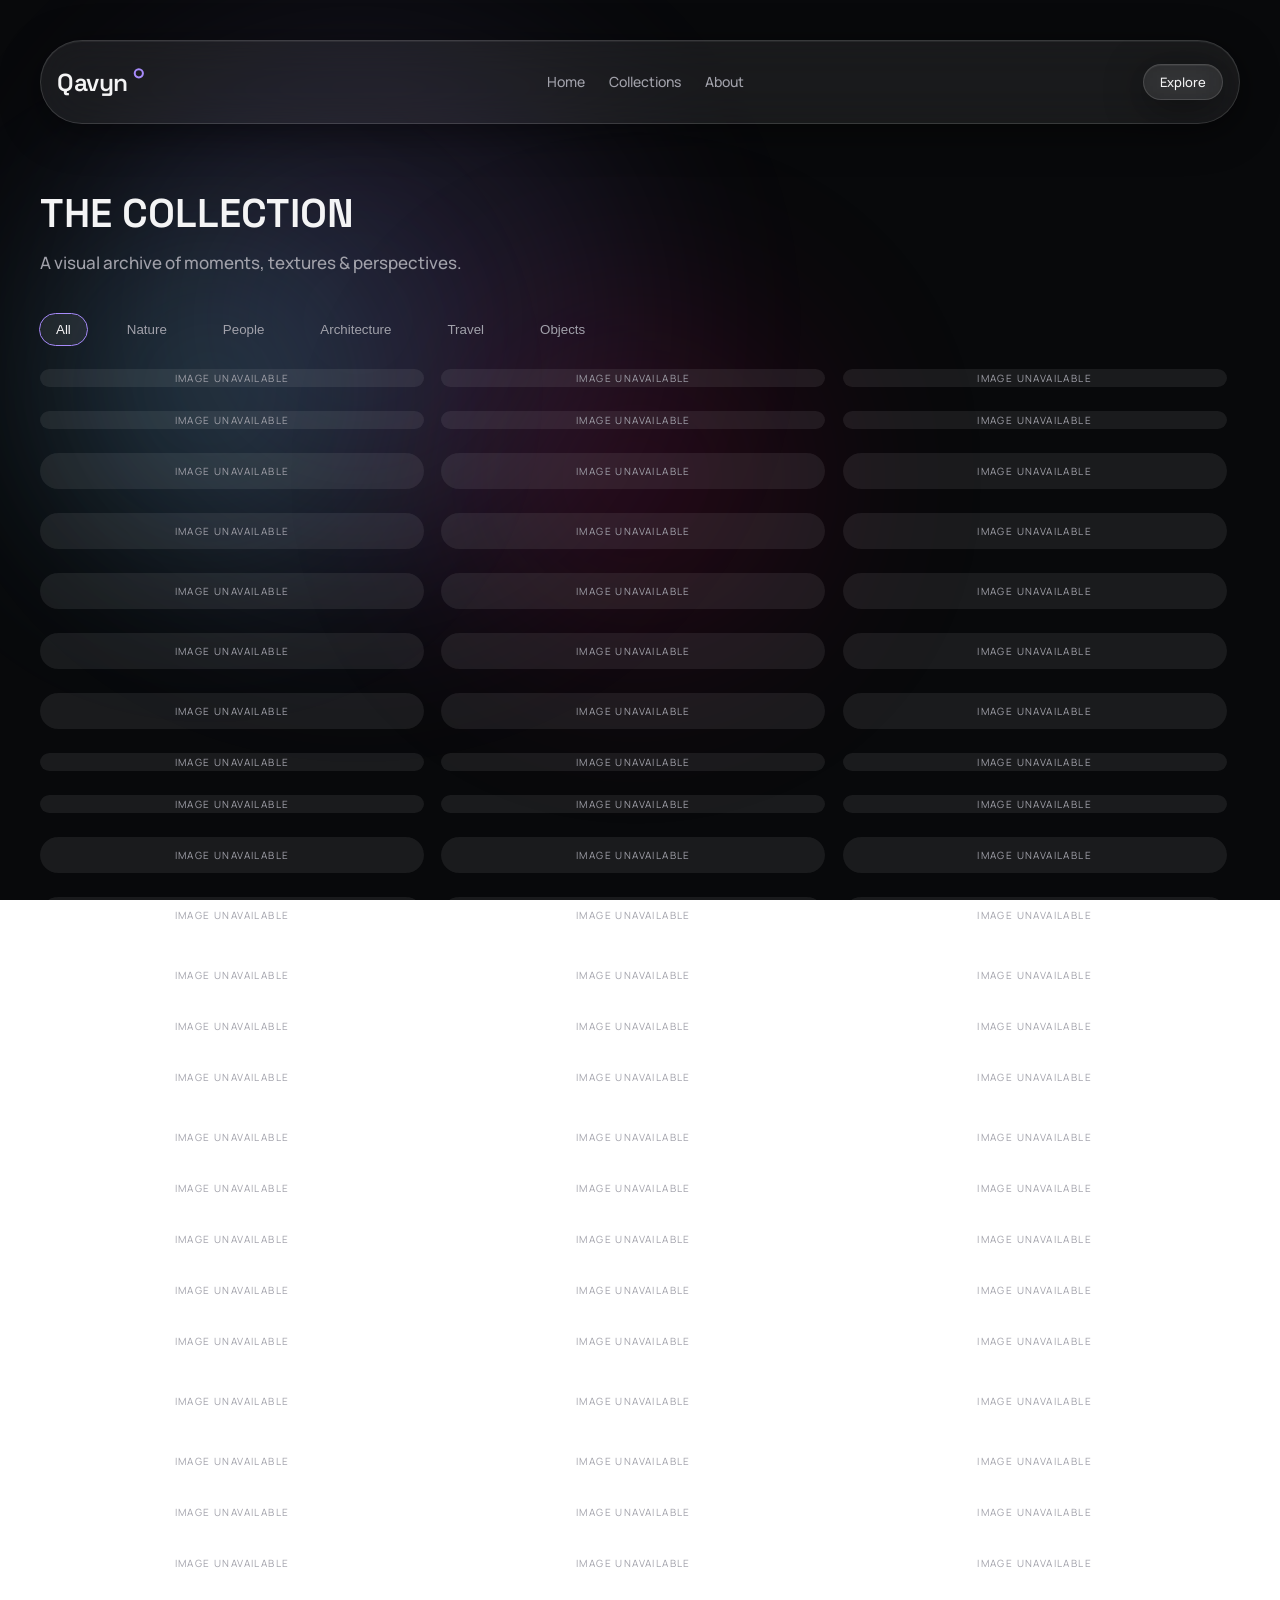
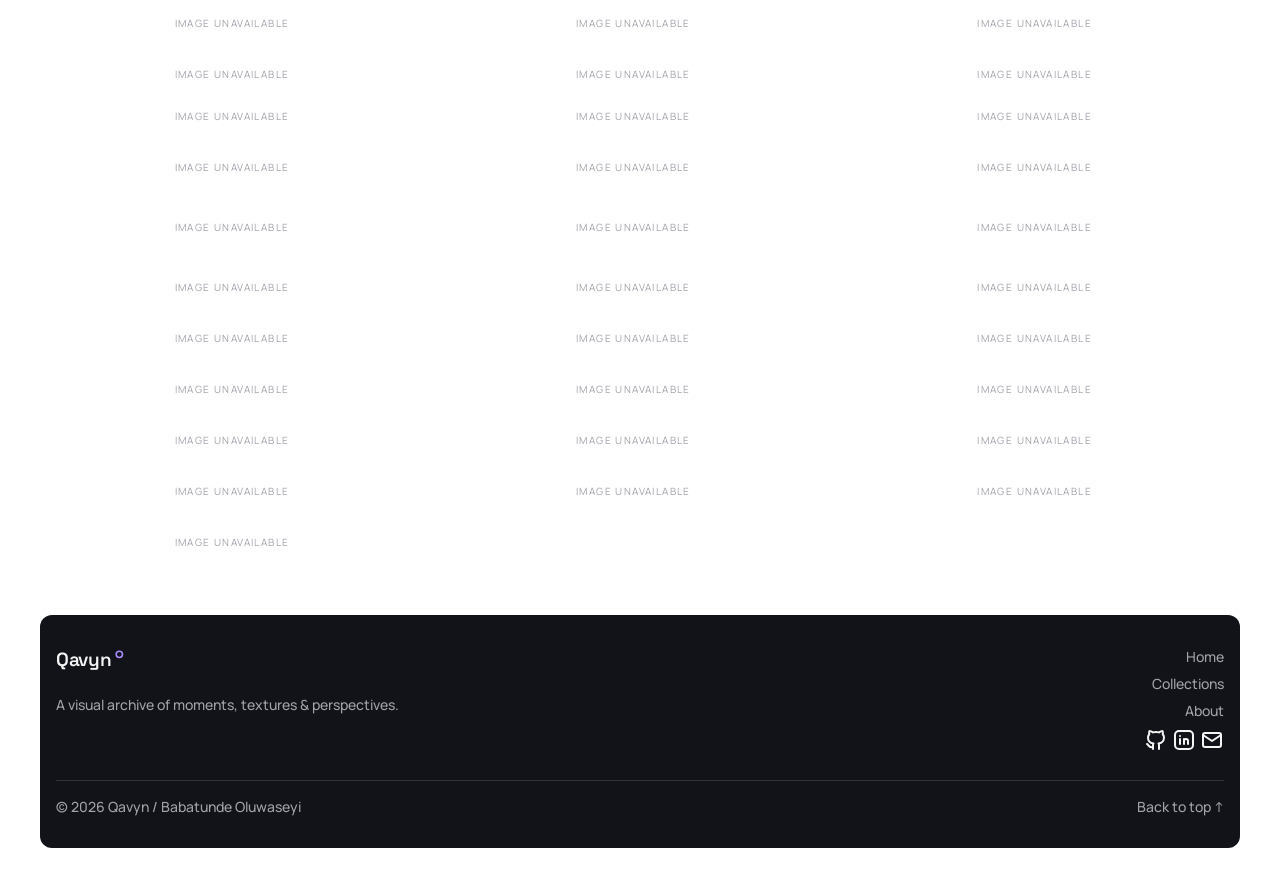
==== commit d7f8b874: "Added Nav to home page through Logo in agllery page" ====
--- a/gallery.html
+++ b/gallery.html
@@ -34,33 +34,35 @@
 
     <header>
       <nav class="desktop-nav glass-fill">
-        <svg
-          class="logo"
-          viewBox="0 0 110 56"
-          xmlns="http://www.w3.org/2000/svg"
-          role="img"
-          aria-label="Qavyn"
-        >
-          <text
-            x="0"
-            y="41"
-            font-family="'Space Grotesk', sans-serif"
-            font-weight="600"
-            font-size="30"
-            letter-spacing="-0.5"
-            fill="#F4F4F5"
+        <a href="/">
+          <svg
+            class="logo"
+            viewBox="0 0 110 56"
+            xmlns="http://www.w3.org/2000/svg"
+            role="img"
+            aria-label="Qavyn"
           >
-            Qavyn
-          </text>
-          <circle
-            cx="100"
-            cy="20"
-            r="5"
-            fill="none"
-            stroke="#A78BFA"
-            stroke-width="2.5"
-          />
-        </svg>
+            <text
+              x="0"
+              y="41"
+              font-family="'Space Grotesk', sans-serif"
+              font-weight="600"
+              font-size="30"
+              letter-spacing="-0.5"
+              fill="#F4F4F5"
+            >
+              Qavyn
+            </text>
+            <circle
+              cx="100"
+              cy="20"
+              r="5"
+              fill="none"
+              stroke="#A78BFA"
+              stroke-width="2.5"
+            />
+          </svg>
+        </a>
 
         <div class="nav-link-container">
           <a class="nav-link" href="/">Home</a>
@@ -86,33 +88,35 @@
 
     <nav class="mobile-nav js-mobile-nav">
       <div class="menu">
-        <svg
-          class="logo"
-          viewBox="0 0 110 56"
-          xmlns="http://www.w3.org/2000/svg"
-          role="img"
-          aria-label="Qavyn"
-        >
-          <text
-            x="0"
-            y="41"
-            font-family="'Space Grotesk', sans-serif"
-            font-weight="600"
-            font-size="30"
-            letter-spacing="-0.5"
-            fill="#F4F4F5"
+        <a href="/">
+          <svg
+            class="logo"
+            viewBox="0 0 110 56"
+            xmlns="http://www.w3.org/2000/svg"
+            role="img"
+            aria-label="Qavyn"
           >
-            Qavyn
-          </text>
-          <circle
-            cx="100"
-            cy="20"
-            r="5"
-            fill="none"
-            stroke="#A78BFA"
-            stroke-width="2.5"
-          />
-        </svg>
+            <text
+              x="0"
+              y="41"
+              font-family="'Space Grotesk', sans-serif"
+              font-weight="600"
+              font-size="30"
+              letter-spacing="-0.5"
+              fill="#F4F4F5"
+            >
+              Qavyn
+            </text>
+            <circle
+              cx="100"
+              cy="20"
+              r="5"
+              fill="none"
+              stroke="#A78BFA"
+              stroke-width="2.5"
+            />
+          </svg>
+        </a>
         <span class="material-symbols-outlined js-menu-control"> menu </span>
       </div>
 
--- a/styles/gallery.css
+++ b/styles/gallery.css
@@ -163,6 +163,10 @@
     z-index: 100;
 }
 
+.mobile-nav {
+    display: none;
+}
+
 .logo {
   width: 90px;
   height: auto;
@@ -287,6 +291,72 @@
     overflow: hidden;
     border-radius: var(--RADIUS-LG);
     width: 30vw;
+    background: rgba(255, 255, 255, 0.04);
+}
+
+.gallery-card::before {
+    content: "";
+
+    position: absolute;
+    inset: 0;
+
+    background:
+        linear-gradient(
+            110deg,
+            rgba(255, 255, 255, 0.03) 8%,
+            rgba(255, 255, 255, 0.08) 18%,
+            rgba(255, 255, 255, 0.03) 33%
+        );
+
+    background-size: 200% 100%;
+
+    opacity: 0;
+
+    pointer-events: none;
+
+    z-index: 2;
+}
+
+.gallery-card.is-loading::before {
+    opacity: 1;
+
+    animation: image-loading 1.4s linear infinite;
+}
+
+.gallery-card.is-loading .metadata,
+.gallery-card.is-loading .view-link {
+    opacity: 0;
+}
+
+.gallery-card.is-error::before {
+    opacity: 1;
+
+    background: rgba(255, 255, 255, 0.04);
+
+    animation: none;
+}
+
+.gallery-card.is-error::after {
+    content: "IMAGE UNAVAILABLE";
+
+    position: absolute;
+    top: 50%;
+    left: 50%;
+
+    transform: translate(-50%, -50%);
+
+    font-family: var(--MANROPE);
+    font-size: 10px;
+    letter-spacing: 0.14em;
+
+    color: var(--TEXT-SECONDARY);
+
+    z-index: 4;
+}
+
+.gallery-card.is-error .metadata,
+.gallery-card.is-error .view-link {
+    opacity: 0;
 }
 
 .gallery-card:hover {
@@ -300,9 +370,21 @@
 }
 
 .gallery-image {
-    width: 30vw;
-    height: auto;
+    width: 100%;
+    height: 100%;
     border-radius: var(--RADIUS-LG);
+    opacity: 0;
+
+    transition: opacity 300ms ease;
+}
+
+.gallery-card.is-loaded .gallery-image {
+    opacity: 1;
+}
+
+.metadata,
+.view-link {
+    transition: opacity 300ms ease;
 }
 
 .landscape {
@@ -487,6 +569,7 @@
     align-items: center;
     justify-content: center;
 
+    position: relative;
     overflow: hidden;
 
     border: 1px solid var(--GLASS-BORDER);
@@ -495,6 +578,70 @@
     background: rgba(255, 255, 255, 0.05);
 }
 
+.lightbox-image-container::before {
+    content: "";
+
+    position: absolute;
+    inset: 0;
+
+    background:
+        linear-gradient(
+            110deg,
+            rgba(255, 255, 255, 0.04) 8%,
+            rgba(255, 255, 255, 0.09) 18%,
+            rgba(255, 255, 255, 0.04) 33%
+        );
+
+    background-size: 200% 100%;
+
+    opacity: 0;
+    pointer-events: none;
+
+    z-index: 2;
+}
+
+.lightbox-image-container.is-loading::before {
+    opacity: 1;
+
+    animation: image-loading 1.4s linear infinite;
+}
+
+.lightbox-image-container.is-error::before {
+    content: "IMAGE UNAVAILABLE";
+
+    position: absolute;
+    top: 50%;
+    left: 50%;
+
+    transform: translate(-50%, -50%);
+
+    font-family: "Manrope", sans-serif;
+    font-size: 11px;
+    letter-spacing: 0.14em;
+
+    color: rgba(255, 255, 255, 0.5);
+
+    z-index: 4;
+}
+
+@keyframes image-loading {
+    from {
+        background-position: 200% 0;
+    }
+
+    to {
+        background-position: -200% 0;
+    }
+}
+
+.lightbox-image-container.is-error .lightbox-image {
+    opacity: 0;
+}
+
+.lightbox-image-container.is-loading .lightbox-image {
+    opacity: 0;
+}
+
 .lightbox-image {
     display: block;
 
@@ -505,6 +652,10 @@
     height: auto;
 
     object-fit: contain;
+
+    opacity: 1;
+
+    transition: opacity 180ms ease;
 }
 
 .lightbox-metadata {
@@ -706,10 +857,6 @@
     }
     
     .gallery-card {
-        width: 45vw;
-    }
-
-    .gallery-image {
         width: 45vw;
     }
 
@@ -879,10 +1026,6 @@
         width: 43vw;
     }
 
-    .gallery-image {
-        width: 43vw;
-    }
-
     .metadata {
         display: none;
     }
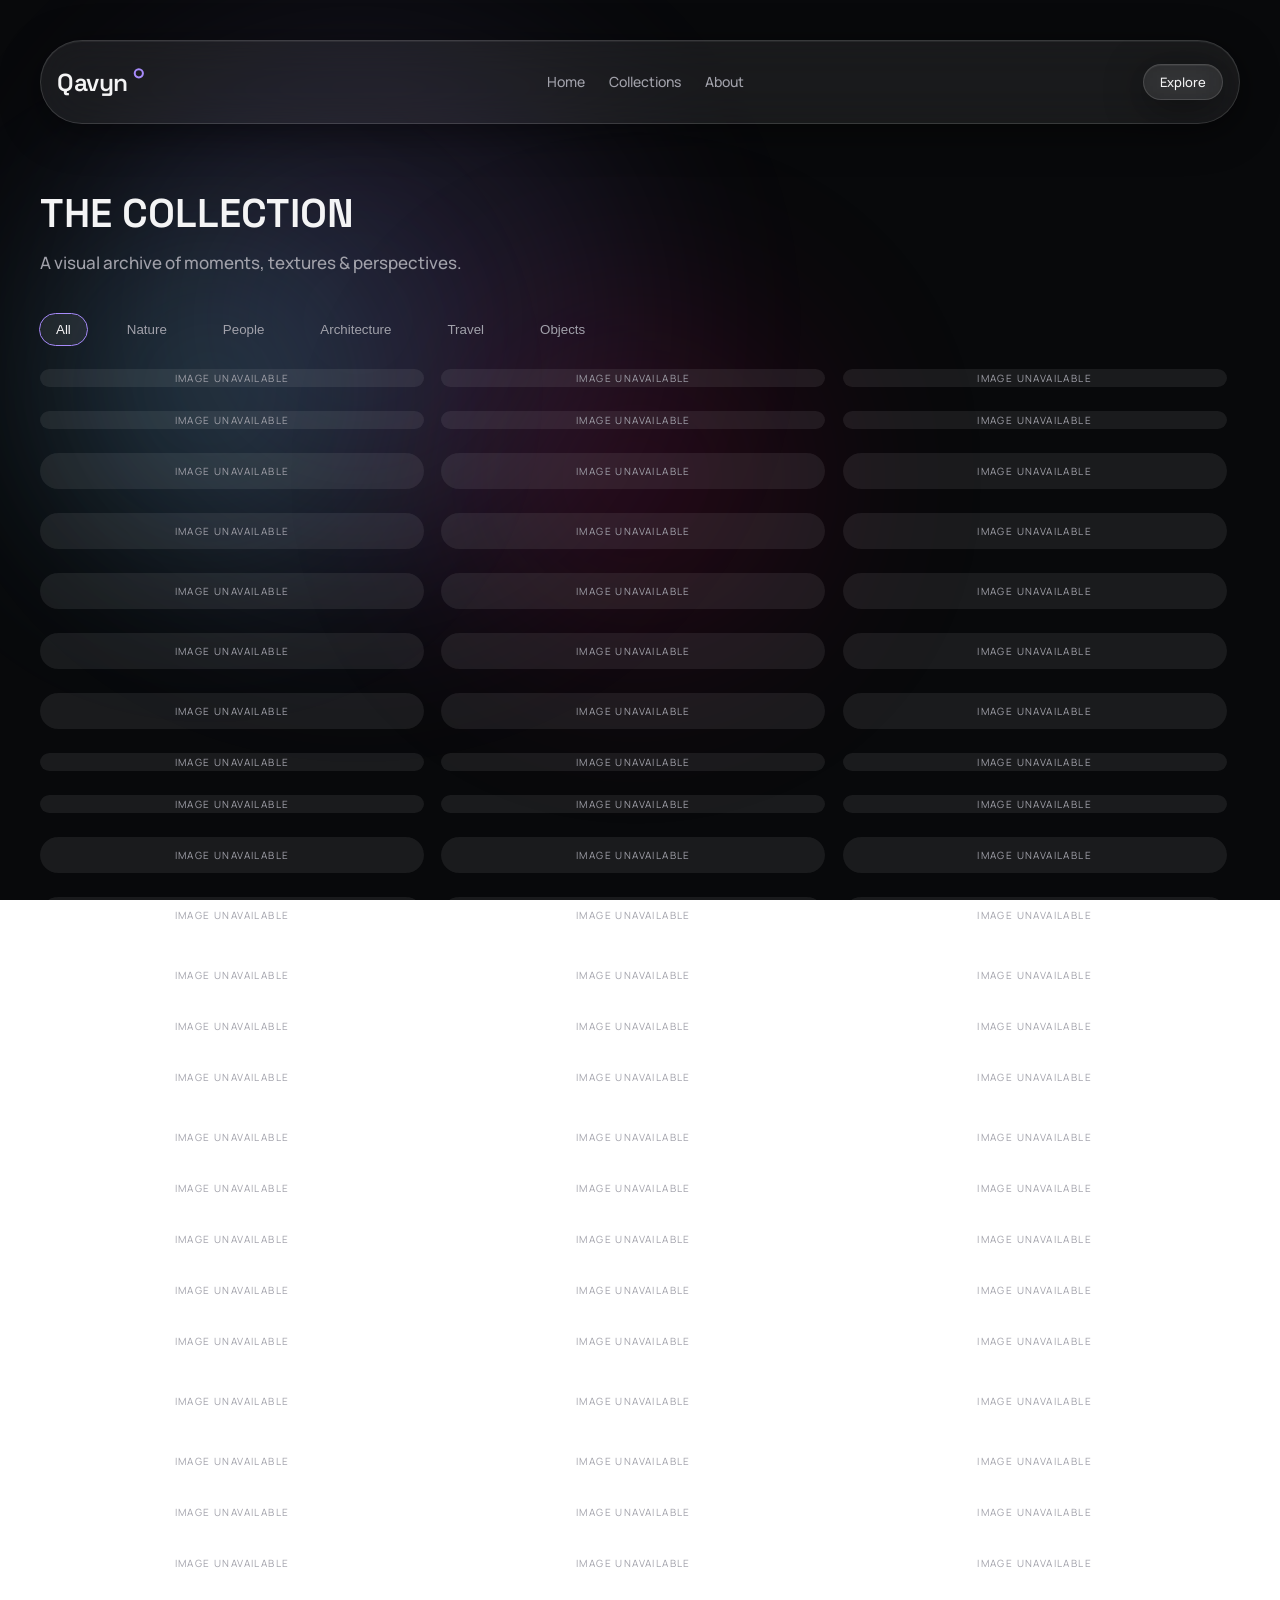
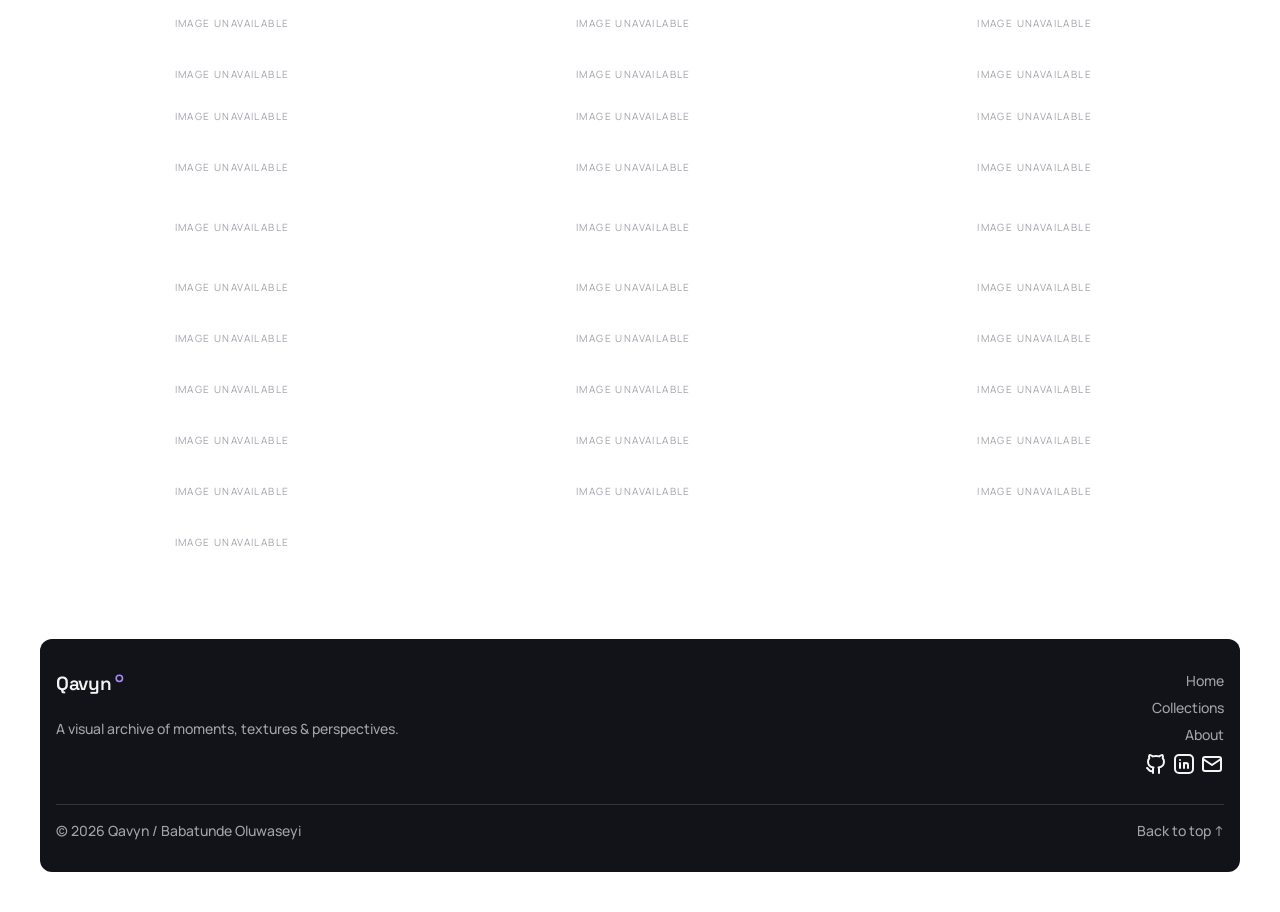
==== commit be30be5d: "Implemented bottom scroll to top navigation" ====
--- a/gallery.html
+++ b/gallery.html
@@ -16,7 +16,7 @@
     <!-- ICON LINK -->
     <link
       rel="stylesheet"
-      href="https://fonts.googleapis.com/css2?family=Material+Symbols+Outlined:opsz,wght,FILL,GRAD@48,400,0,0&icon_names=arrow_back,arrow_forward,close,menu"
+      href="https://fonts.googleapis.com/css2?family=Material+Symbols+Outlined:opsz,wght,FILL,GRAD@48,400,0,0&icon_names=arrow_back,arrow_forward,close,menu,arrow_upward"
     />
     <link rel="icon" type="image/svg+xml" href="assets/qavyn-icon.svg" />
     <link rel="alternate icon" href="assets/favicon.ico" />
@@ -164,6 +164,16 @@
         </div>
 
         <div class="gallery-grid js-gallery-grid"></div>
+
+        <div class="back-to-top-container">
+          <a class="nav-link" href="#">
+            <span
+              class="material-symbols-outlined glass-fill back-to-top js-back-to-top bounce"
+            >
+              arrow_upward
+            </span>
+          </a>
+        </div>
       </section>
     </main>
 
--- a/styles/gallery.css
+++ b/styles/gallery.css
@@ -246,6 +246,7 @@
     display: flex;
     flex-direction: column;
     gap: 24px;
+    position: relative;
 }
 
 .gallery-filter-container {
@@ -466,6 +467,41 @@
     transition: 300ms ease-in-out;
 }
 
+.back-to-top-container {
+    position: sticky;
+    inset: 0;
+    top: 0;
+    bottom: 0;
+    left: 0;
+    right: 0;
+    width: 100%;
+}
+
+.back-to-top {
+    padding: 12px;
+    border-radius: var(--RADIUS-CIRCLE);
+
+    position: absolute;
+    bottom: 20px;
+    right: 20px;
+
+    z-index: 500;
+
+    opacity: 0;
+    visibility: hidden;
+    pointer-events: none;
+
+    transition:
+    opacity 200ms ease,
+    visibility 200ms ease;
+}
+
+.back-to-top.is-visible {
+    opacity: 1;
+    visibility: visible;
+    pointer-events: auto;
+}
+
 /* FOOTER STYLES */
 footer {
     background-color: var(--BG-SECONDARY);
